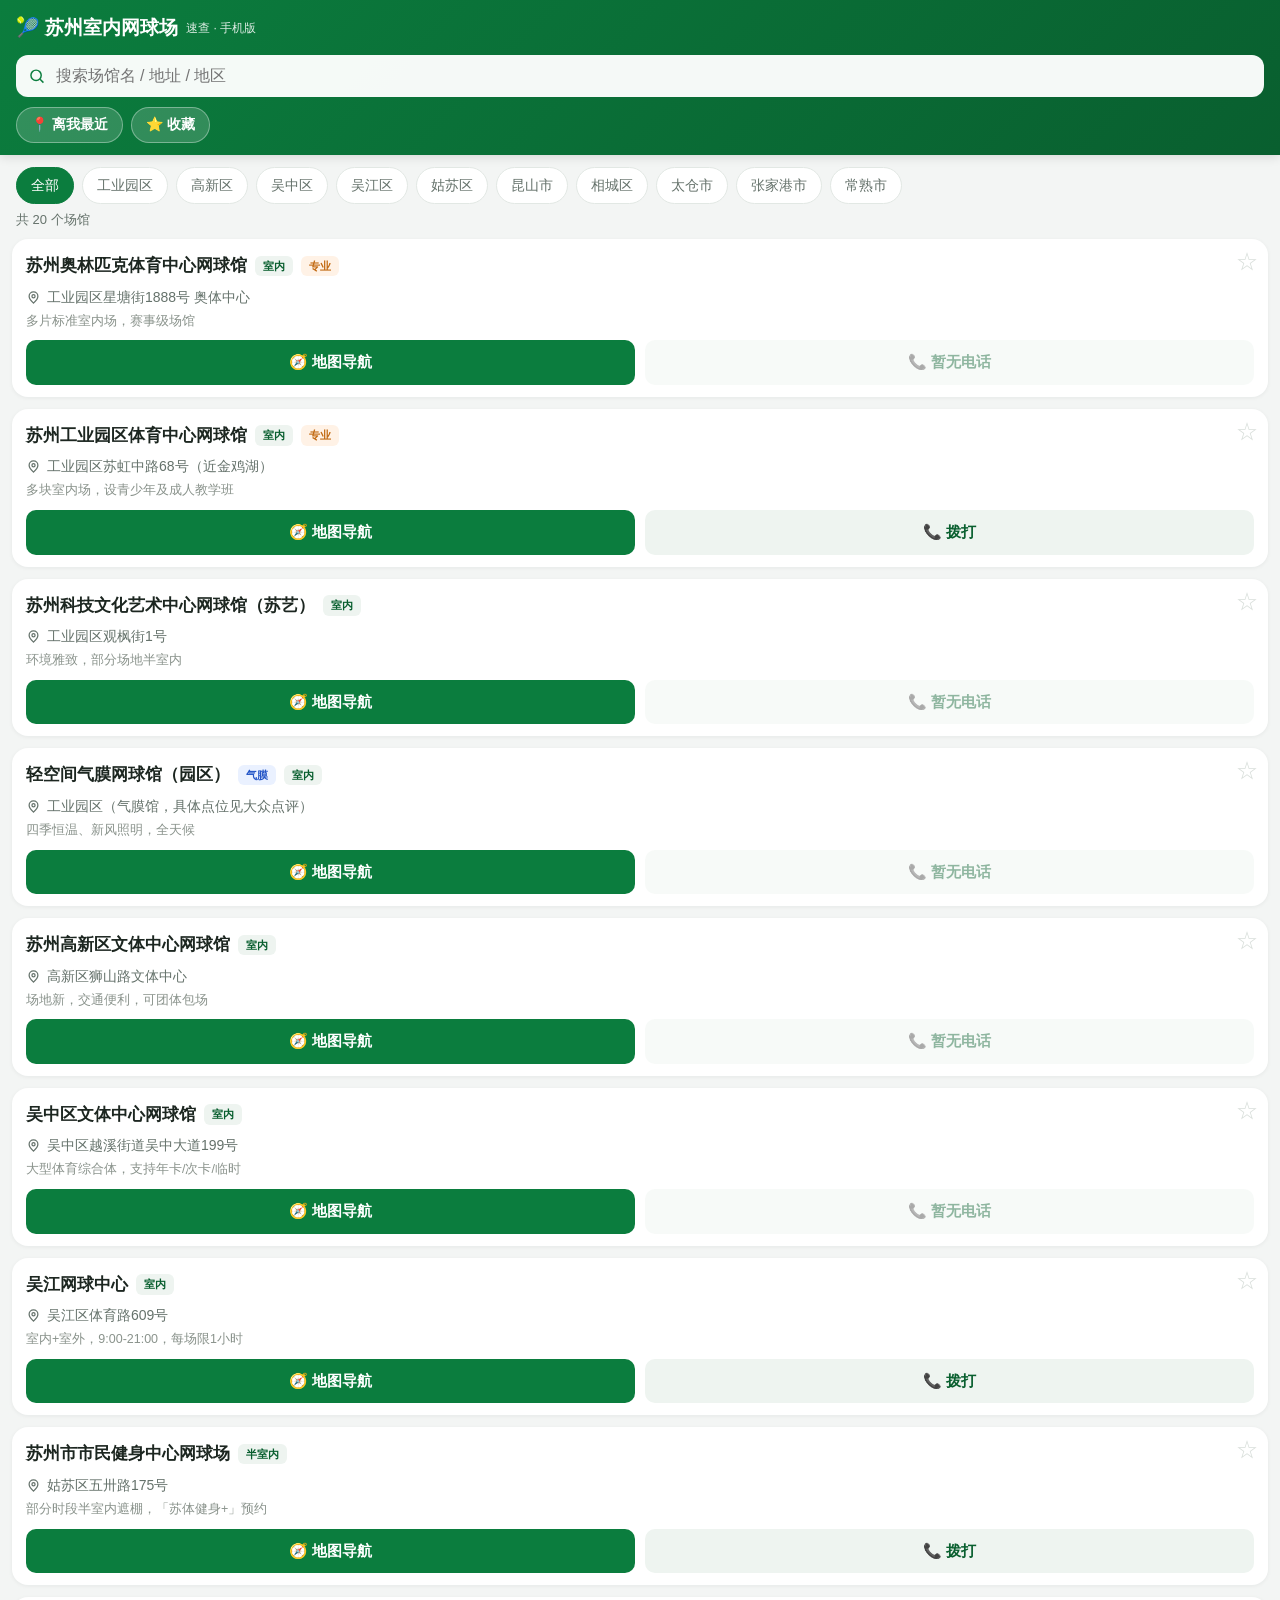
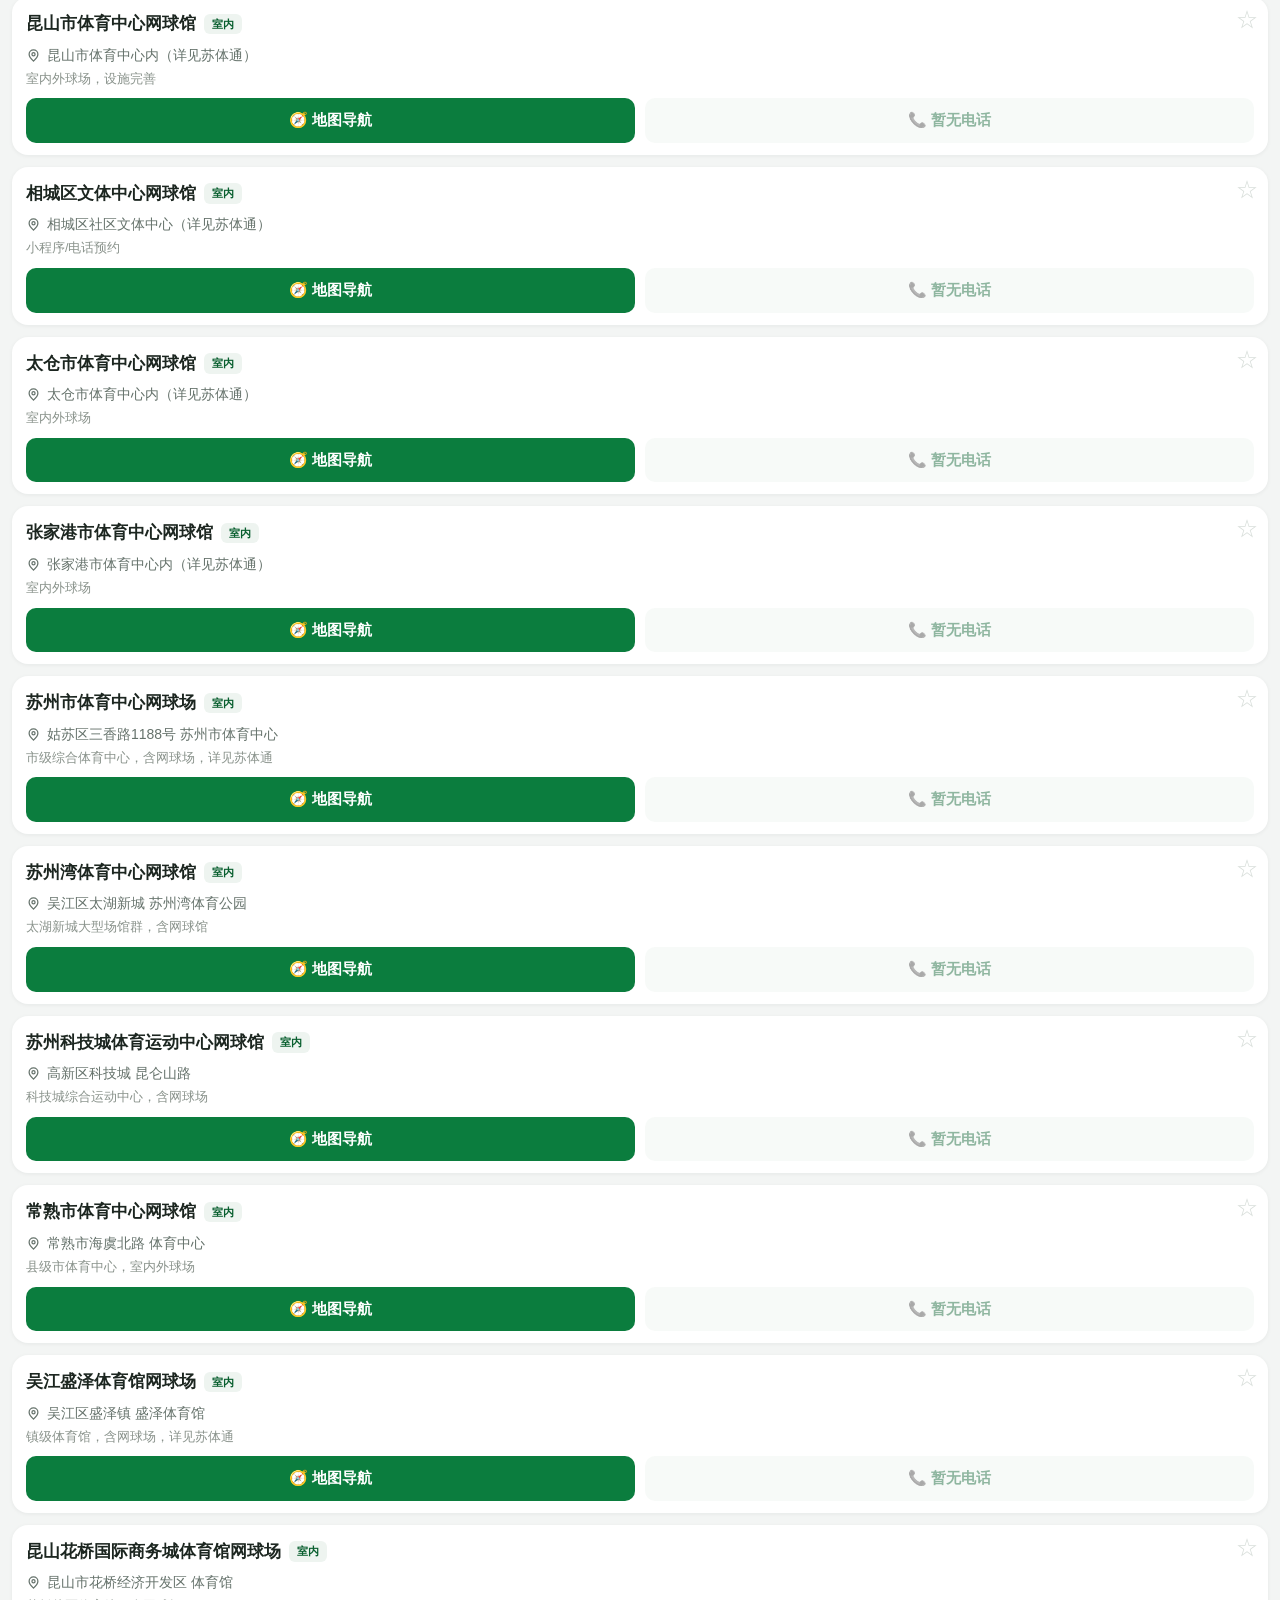
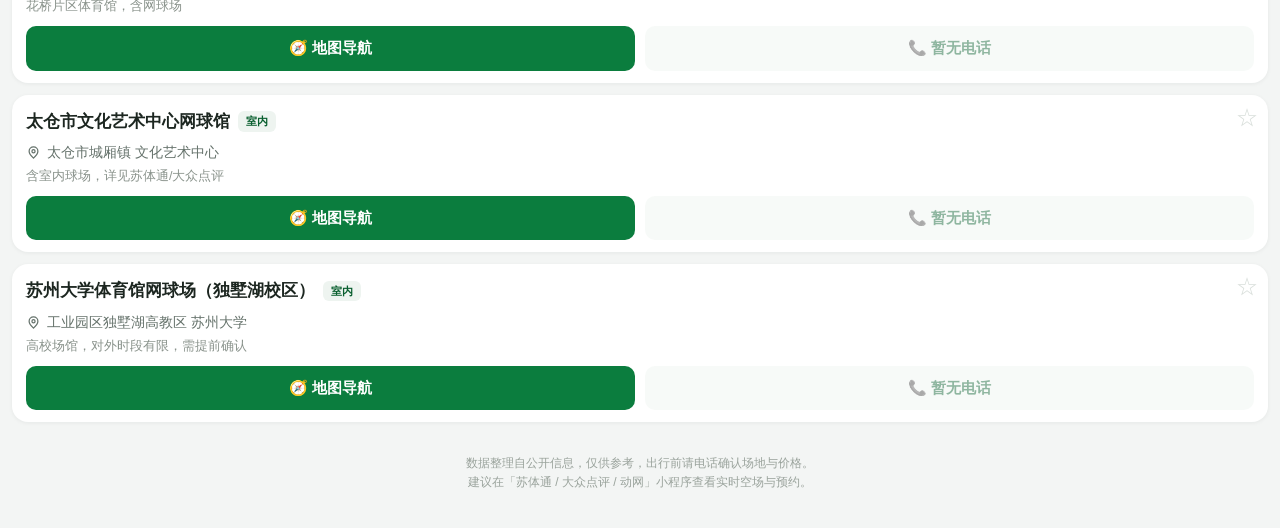
==== index.html @ 99a7c5fb "扩充场馆数据至21个：新增各区/县级市体育中心网球馆" ====
<!DOCTYPE html>
<html lang="zh-CN">
<head>
<meta charset="UTF-8" />
<meta name="viewport" content="width=device-width, initial-scale=1.0, viewport-fit=cover" />
<meta name="theme-color" content="#0b7d3e" />
<meta name="apple-mobile-web-app-capable" content="yes" />
<meta name="apple-mobile-web-app-status-bar-style" content="black-translucent" />
<title>苏州室内网球场 · 速查</title>
<style>
  :root{
    --green:#0b7d3e; --green-d:#095f2f; --bg:#f3f5f4; --card:#fff;
    --text:#1c2620; --sub:#65726b; --chip:#eef4f0;
  }
  *{box-sizing:border-box;-webkit-tap-highlight-color:transparent}
  html,body{margin:0;padding:0}
  body{
    font-family:-apple-system,BlinkMacSystemFont,"PingFang SC","Microsoft YaHei",Roboto,sans-serif;
    background:var(--bg); color:var(--text); line-height:1.5;
    padding-bottom:calc(env(safe-area-inset-bottom) + 8px);
  }
  header{
    position:sticky; top:0; z-index:10;
    background:linear-gradient(135deg,var(--green),var(--green-d));
    color:#fff; padding:16px 16px 12px; padding-top:calc(14px + env(safe-area-inset-top));
    box-shadow:0 2px 10px rgba(0,0,0,.12);
  }
  .title{display:flex;align-items:center;gap:8px;font-size:19px;font-weight:700}
  .title small{font-weight:400;opacity:.85;font-size:12px}
  .search{
    margin-top:12px; display:flex; align-items:center; gap:8px;
    background:rgba(255,255,255,.96); border-radius:12px; padding:11px 12px;
  }
  .search input{border:0; outline:0; width:100%; font-size:16px; background:transparent; color:#111}
  .toolbar{display:flex; gap:8px; margin-top:10px}
  .near{
    flex:0 0 auto; display:flex; align-items:center; gap:6px;
    background:rgba(255,255,255,.16); color:#fff; border:1px solid rgba(255,255,255,.35);
    border-radius:20px; padding:8px 14px; font-size:14px; font-weight:600; cursor:pointer;
  }
  .near.on{background:#fff; color:var(--green-d); border-color:#fff}
  .near.loading{opacity:.7}
  .chips{display:flex; gap:8px; overflow-x:auto; padding:12px 16px 4px; scrollbar-width:none}
  .chips::-webkit-scrollbar{display:none}
  .chip{
    flex:0 0 auto; padding:7px 14px; border-radius:20px; background:var(--card);
    color:var(--sub); font-size:14px; border:1px solid #e2e8e4; white-space:nowrap; cursor:pointer;
  }
  .chip.active{background:var(--green); color:#fff; border-color:var(--green)}
  .count{padding:2px 16px 6px; color:var(--sub); font-size:13px; display:flex; justify-content:space-between; align-items:center}
  .count .hint{font-size:12px; color:#9aa39c}
  .list{padding:4px 12px 24px; display:flex; flex-direction:column; gap:12px}
  .card{background:var(--card); border-radius:16px; padding:14px 14px 12px; box-shadow:0 1px 4px rgba(20,40,30,.06); position:relative}
  .card h2{margin:0 34px 0 0; font-size:17px; font-weight:700; display:flex; align-items:center; gap:8px; flex-wrap:wrap}
  .tag{font-size:11px; font-weight:600; padding:2px 8px; border-radius:6px; background:var(--chip); color:var(--green-d)}
  .tag.film{background:#eaf1ff; color:#2456c7}
  .tag.pro{background:#fff2e6; color:#c26a12}
  .fav{position:absolute; top:12px; right:10px; font-size:22px; line-height:1; cursor:pointer; color:#d9dfdb; user-select:none}
  .fav.on{color:#f5a623}
  .addr{color:var(--sub); font-size:14px; margin:8px 0 4px; display:flex; gap:6px}
  .addr svg{flex:0 0 auto; margin-top:3px}
  .dist{color:var(--green); font-weight:600; font-size:13px; margin:2px 0 6px}
  .note{color:#8a938c; font-size:12.5px; margin:2px 0 10px}
  .actions{display:flex; gap:10px}
  .btn{flex:1; text-align:center; text-decoration:none; font-size:15px; font-weight:600; padding:11px 0; border-radius:10px; display:flex; align-items:center; justify-content:center; gap:6px; border:0; cursor:pointer}
  .btn.nav{background:var(--green); color:#fff}
  .btn.call{background:var(--chip); color:var(--green-d)}
  .btn.call.disabled{opacity:.45; pointer-events:none}
  .empty{text-align:center; color:var(--sub); padding:48px 20px}
  .toTop{position:fixed; right:16px; bottom:calc(20px + env(safe-area-inset-bottom)); width:44px; height:44px; border-radius:50%; background:var(--green); color:#fff; border:0; font-size:20px; box-shadow:0 4px 12px rgba(0,0,0,.2); display:none; align-items:center; justify-content:center; cursor:pointer; z-index:20}
  .toTop.show{display:flex}
  footer{text-align:center; color:#9aa39c; font-size:12px; padding:8px 24px 28px; line-height:1.6}
</style>
</head>
<body>
<header>
  <div class="title">🎾 苏州室内网球场 <small>速查 · 手机版</small></div>
  <div class="search">
    <svg width="18" height="18" viewBox="0 0 24 24" fill="none" stroke="#0b7d3e" stroke-width="2"><circle cx="11" cy="11" r="7"/><line x1="21" y1="21" x2="16.5" y2="16.5"/></svg>
    <input id="q" type="search" placeholder="搜索场馆名 / 地址 / 地区" autocomplete="off" />
  </div>
  <div class="toolbar">
    <button class="near" id="near">📍 离我最近</button>
    <button class="near" id="favBtn">⭐ 收藏</button>
  </div>
</header>

<div class="chips" id="chips"></div>
<div class="count" id="count"></div>
<div class="list" id="list"></div>
<button class="toTop" id="toTop" aria-label="返回顶部">↑</button>

<footer>
  数据整理自公开信息，仅供参考，出行前请电话确认场地与价格。<br/>
  建议在「苏体通 / 大众点评 / 动网」小程序查看实时空场与预约。
</footer>

<script>
// ── 苏州室内网球场数据（lat/lng 为近似坐标，用于距离排序）──────────
const VENUES = [
  { name:"苏州奥林匹克体育中心网球馆", area:"工业园区", addr:"工业园区星塘街1888号 奥体中心", phone:"", tags:["室内","专业"], note:"多片标准室内场，赛事级场馆", lat:31.2712, lng:120.7385 },
  { name:"苏州工业园区体育中心网球馆", area:"工业园区", addr:"工业园区苏虹中路68号（近金鸡湖）", phone:"0512-66680114", tags:["室内","专业"], note:"多块室内场，设青少年及成人教学班", lat:31.3178, lng:120.6790 },
  { name:"苏州科技文化艺术中心网球馆（苏艺）", area:"工业园区", addr:"工业园区观枫街1号", phone:"", tags:["室内"], note:"环境雅致，部分场地半室内", lat:31.3230, lng:120.6810 },
  { name:"轻空间气膜网球馆（园区）", area:"工业园区", addr:"工业园区（气膜馆，具体点位见大众点评）", phone:"", tags:["气膜","室内"], note:"四季恒温、新风照明，全天候", lat:31.2950, lng:120.7300 },
  { name:"苏州高新区文体中心网球馆", area:"高新区", addr:"高新区狮山路文体中心", phone:"", tags:["室内"], note:"场地新，交通便利，可团体包场", lat:31.3050, lng:120.5760 },
  { name:"吴中区文体中心网球馆", area:"吴中区", addr:"吴中区越溪街道吴中大道199号", phone:"", tags:["室内"], note:"大型体育综合体，支持年卡/次卡/临时", lat:31.2320, lng:120.5860 },
  { name:"吴江网球中心", area:"吴江区", addr:"吴江区体育路609号", phone:"13914026620", tags:["室内"], note:"室内+室外，9:00-21:00，每场限1小时", lat:31.1590, lng:120.6390 },
  { name:"苏州市市民健身中心网球场", area:"姑苏区", addr:"姑苏区五卅路175号", phone:"0512-65227806", tags:["半室内"], note:"部分时段半室内遮棚，「苏体健身+」预约", lat:31.3080, lng:120.6240 },
  { name:"昆山市体育中心网球馆", area:"昆山市", addr:"昆山市体育中心内（详见苏体通）", phone:"", tags:["室内"], note:"室内外球场，设施完善", lat:31.3860, lng:120.9800 },
  { name:"相城区文体中心网球馆", area:"相城区", addr:"相城区社区文体中心（详见苏体通）", phone:"", tags:["室内"], note:"小程序/电话预约", lat:31.3690, lng:120.6420 },
  { name:"太仓市体育中心网球馆", area:"太仓市", addr:"太仓市体育中心内（详见苏体通）", phone:"", tags:["室内"], note:"室内外球场", lat:31.4520, lng:121.1080 },
  { name:"张家港市体育中心网球馆", area:"张家港市", addr:"张家港市体育中心内（详见苏体通）", phone:"", tags:["室内"], note:"室内外球场", lat:31.8760, lng:120.5550 },
  { name:"苏州市体育中心网球场", area:"姑苏区", addr:"姑苏区三香路1188号 苏州市体育中心", phone:"", tags:["室内"], note:"市级综合体育中心，含网球场，详见苏体通", lat:31.3010, lng:120.5960 },
  { name:"苏州湾体育中心网球馆", area:"吴江区", addr:"吴江区太湖新城 苏州湾体育公园", phone:"", tags:["室内"], note:"太湖新城大型场馆群，含网球馆", lat:31.1330, lng:120.6350 },
  { name:"苏州科技城体育运动中心网球馆", area:"高新区", addr:"高新区科技城 昆仑山路", phone:"", tags:["室内"], note:"科技城综合运动中心，含网球场", lat:31.3400, lng:120.4980 },
  { name:"常熟市体育中心网球馆", area:"常熟市", addr:"常熟市海虞北路 体育中心", phone:"", tags:["室内"], note:"县级市体育中心，室内外球场", lat:31.6580, lng:120.7520 },
  { name:"吴江盛泽体育馆网球场", area:"吴江区", addr:"吴江区盛泽镇 盛泽体育馆", phone:"", tags:["室内"], note:"镇级体育馆，含网球场，详见苏体通", lat:30.9200, lng:120.6350 },
  { name:"昆山花桥国际商务城体育馆网球场", area:"昆山市", addr:"昆山市花桥经济开发区 体育馆", phone:"", tags:["室内"], note:"花桥片区体育馆，含网球场", lat:31.2830, lng:121.0100 },
  { name:"太仓市文化艺术中心网球馆", area:"太仓市", addr:"太仓市城厢镇 文化艺术中心", phone:"", tags:["室内"], note:"含室内球场，详见苏体通/大众点评", lat:31.4530, lng:121.1050 },
  { name:"苏州大学体育馆网球场（独墅湖校区）", area:"工业园区", addr:"工业园区独墅湖高教区 苏州大学", phone:"", tags:["室内"], note:"高校场馆，对外时段有限，需提前确认", lat:31.2720, lng:120.7370 },
];

const AREAS = ["全部", ...Array.from(new Set(VENUES.map(v=>v.area)))];
let curArea="全部", curQ="", myPos=null, favOnly=false;
const favs = new Set(JSON.parse(localStorage.getItem("szt_favs")||"[]"));

const chipsEl=document.getElementById("chips"), listEl=document.getElementById("list"),
      countEl=document.getElementById("count"), qEl=document.getElementById("q"),
      nearBtn=document.getElementById("near"), favBtn=document.getElementById("favBtn"),
      toTop=document.getElementById("toTop");

AREAS.forEach(a=>{
  const c=document.createElement("div");
  c.className="chip"+(a===curArea?" active":""); c.textContent=a;
  c.onclick=()=>{ curArea=a; [...chipsEl.children].forEach(x=>x.classList.toggle("active",x.textContent===a)); render(); };
  chipsEl.appendChild(c);
});

qEl.addEventListener("input",e=>{ curQ=e.target.value.trim().toLowerCase(); render(); });

nearBtn.onclick=()=>{
  if(myPos){ myPos=null; nearBtn.classList.remove("on"); render(); return; }
  if(!navigator.geolocation){ alert("当前浏览器不支持定位"); return; }
  nearBtn.classList.add("loading"); nearBtn.textContent="📍 定位中…";
  navigator.geolocation.getCurrentPosition(
    p=>{ myPos={lat:p.coords.latitude,lng:p.coords.longitude}; nearBtn.classList.remove("loading"); nearBtn.classList.add("on"); nearBtn.textContent="📍 离我最近"; render(); },
    ()=>{ nearBtn.classList.remove("loading"); nearBtn.textContent="📍 离我最近"; alert("定位失败，请在浏览器允许定位权限"); },
    {enableHighAccuracy:true,timeout:8000}
  );
};

favBtn.onclick=()=>{ favOnly=!favOnly; favBtn.classList.toggle("on",favOnly); render(); };

function haversine(a,b){
  const R=6371, dLat=(b.lat-a.lat)*Math.PI/180, dLng=(b.lng-a.lng)*Math.PI/180;
  const s=Math.sin(dLat/2)**2+Math.cos(a.lat*Math.PI/180)*Math.cos(b.lat*Math.PI/180)*Math.sin(dLng/2)**2;
  return R*2*Math.atan2(Math.sqrt(s),Math.sqrt(1-s));
}
function mapLink(v){
  const kw=encodeURIComponent(v.name+" "+v.addr);
  return "https://uri.amap.com/marker/?position="+v.lng+","+v.lat+"&name="+encodeURIComponent(v.name)+"&src=web&callnative=1";
}
function tagClass(t){ return t==="气膜"?"tag film":(t==="专业"?"tag pro":"tag"); }
function toggleFav(name){
  if(favs.has(name)) favs.delete(name); else favs.add(name);
  localStorage.setItem("szt_favs",JSON.stringify([...favs])); render();
}

function render(){
  let items=VENUES.map(v=>({...v, dist: myPos?haversine(myPos,v):null}));
  items=items.filter(v=>{
    if(favOnly && !favs.has(v.name)) return false;
    if(curArea!=="全部" && v.area!==curArea) return false;
    if(curQ){ const hay=(v.name+v.addr+v.area+v.tags.join("")+v.note).toLowerCase(); if(!hay.includes(curQ)) return false; }
    return true;
  });
  if(myPos) items.sort((a,b)=>a.dist-b.dist);

  countEl.innerHTML="<span>共 "+items.length+" 个场馆</span>"+(myPos?'<span class="hint">已按距离排序</span>':'');
  if(!items.length){ listEl.innerHTML='<div class="empty">没有匹配的场馆，换个条件试试～</div>'; return; }

  listEl.innerHTML=items.map(v=>{
    const tags=v.tags.map(t=>`<span class="${tagClass(t)}">${t}</span>`).join("");
    const call=v.phone?`<a class="btn call" href="tel:${v.phone}">📞 拨打</a>`:`<span class="btn call disabled">📞 暂无电话</span>`;
    const dist=v.dist!=null?`<div class="dist">🚗 约 ${v.dist<1?Math.round(v.dist*1000)+" 米":v.dist.toFixed(1)+" 公里"}</div>`:"";
    const on=favs.has(v.name)?" on":"";
    return `<div class="card">
      <span class="fav${on}" onclick="toggleFav('${v.name.replace(/'/g,"\\'")}')">${favs.has(v.name)?"★":"☆"}</span>
      <h2>${v.name} ${tags}</h2>
      <div class="addr">
        <svg width="15" height="15" viewBox="0 0 24 24" fill="none" stroke="#65726b" stroke-width="2"><path d="M12 21s-7-6.3-7-11a7 7 0 1 1 14 0c0 4.7-7 11-7 11z"/><circle cx="12" cy="10" r="2.5"/></svg>
        <span>${v.addr}</span>
      </div>
      ${dist}
      ${v.note?`<div class="note">${v.note}</div>`:""}
      <div class="actions">
        <a class="btn nav" href="${mapLink(v)}" target="_blank" rel="noopener">🧭 地图导航</a>
        ${call}
      </div>
    </div>`;
  }).join("");
}

window.addEventListener("scroll",()=>{ toTop.classList.toggle("show",window.scrollY>400); });
toTop.onclick=()=>window.scrollTo({top:0,behavior:"smooth"});
window.toggleFav=toggleFav;
render();
</script>
</body>
</html>
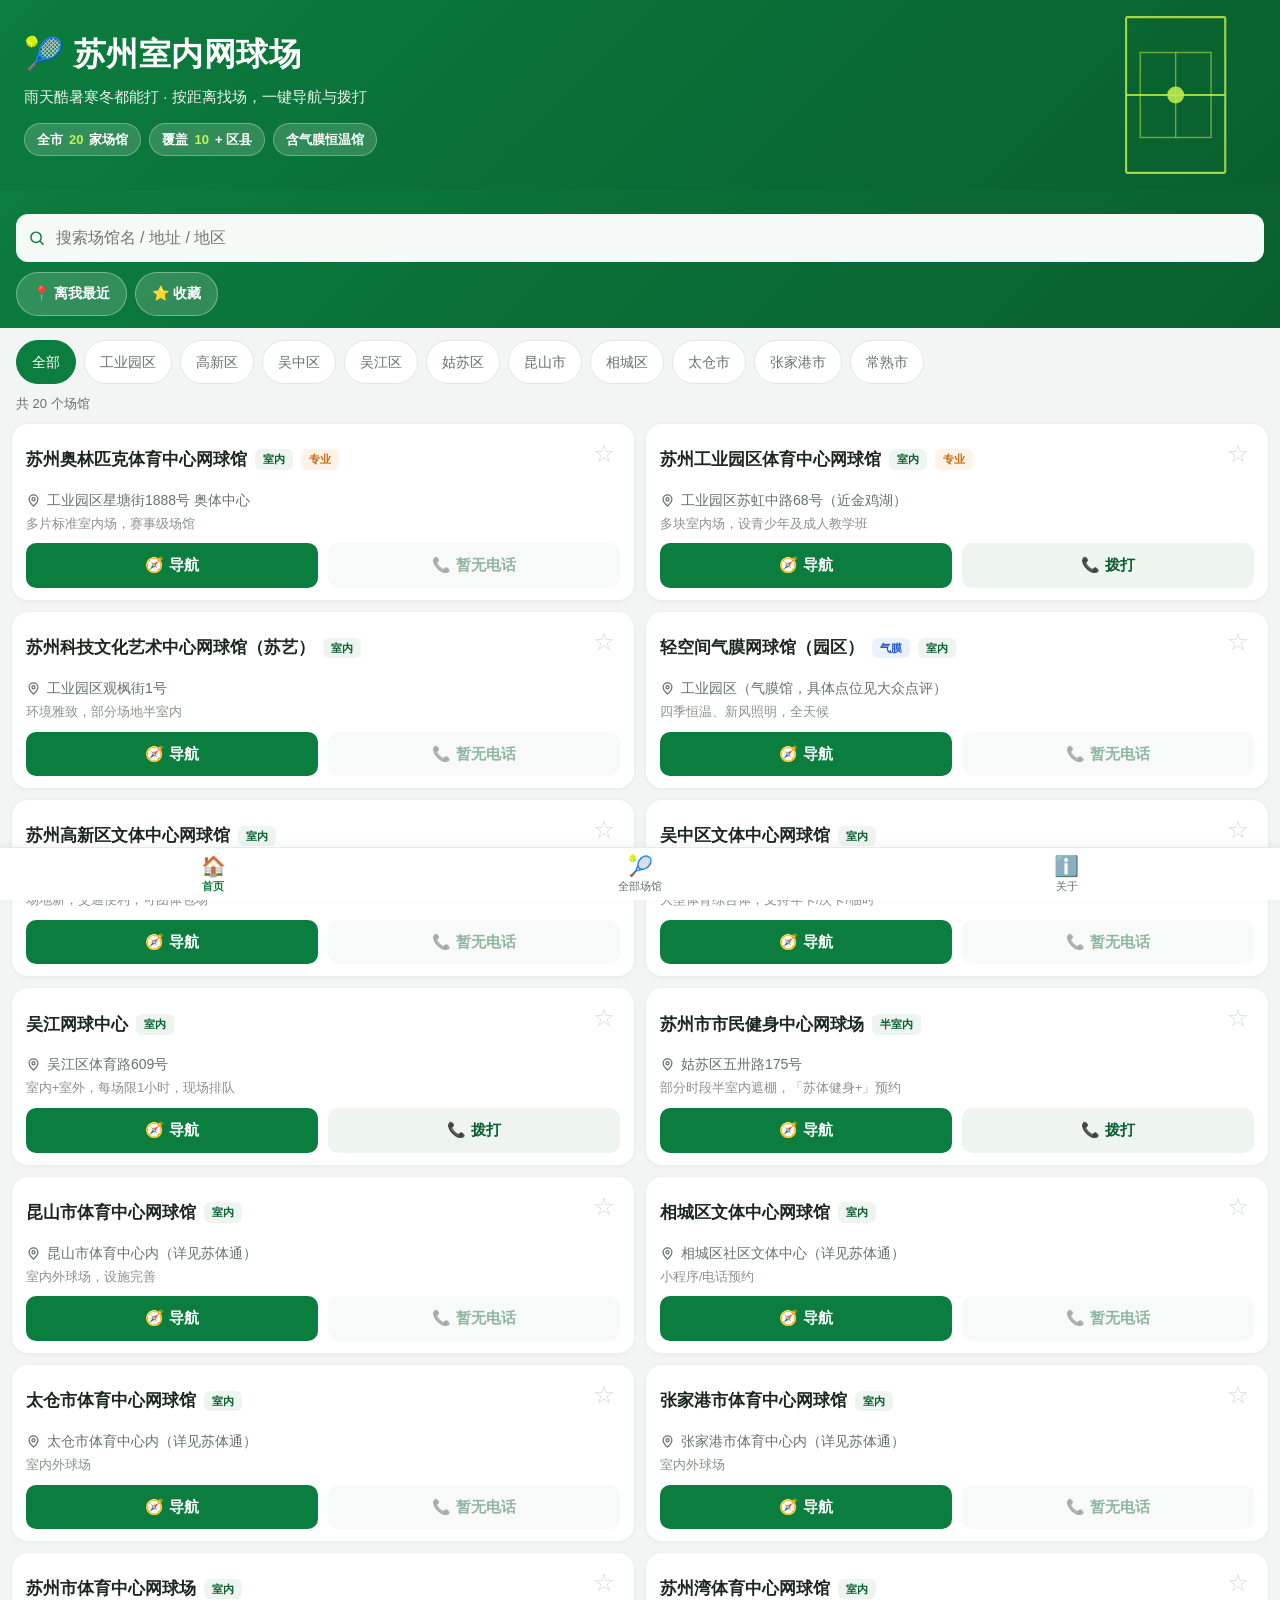
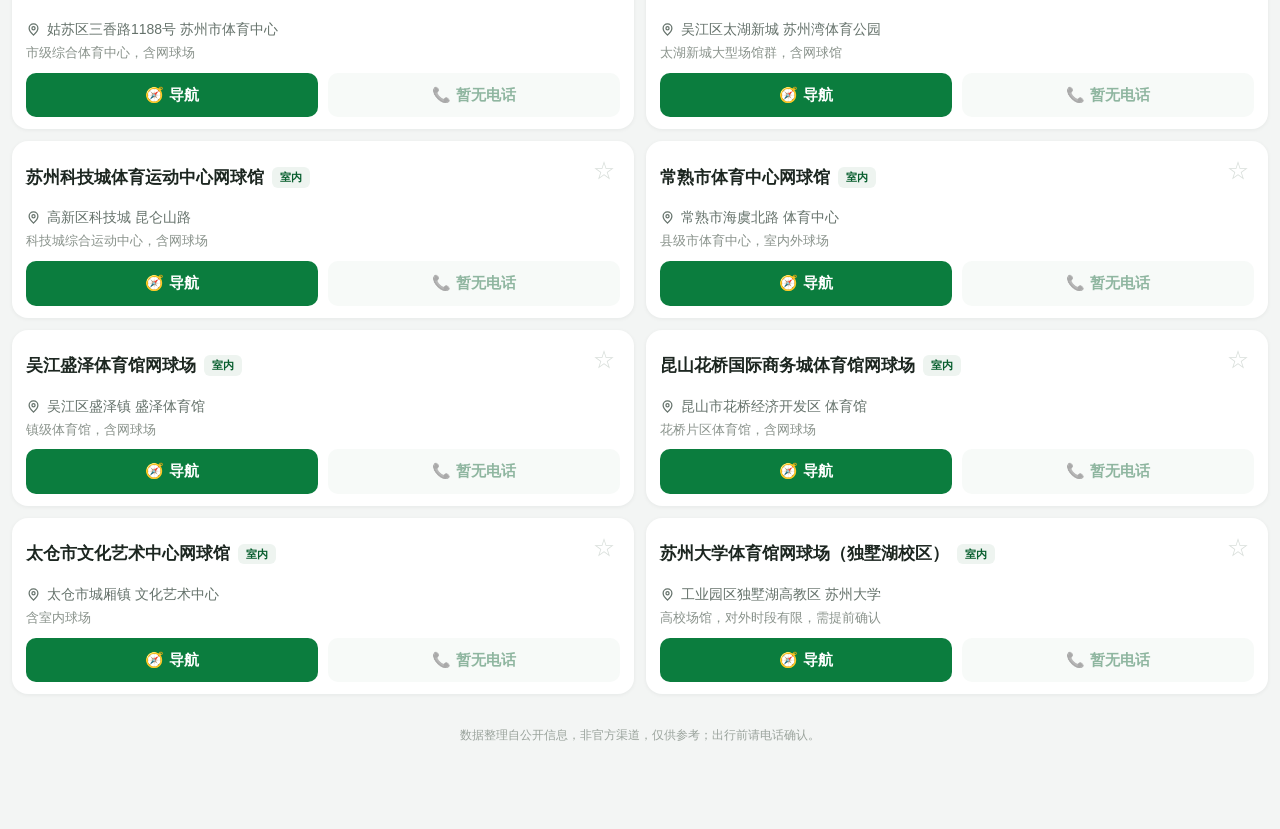
==== commit 0c2eee2f: "修复：chips自动换行(所有地区可见) + 移除list多余min-height + 详情页同区推荐 + hero球场SVG + 卡片按钮精简 Co-authored-by: Copilot <22" ====
--- a/index.html
+++ b/index.html
@@ -4,84 +4,42 @@
 <meta charset="UTF-8" />
 <meta name="viewport" content="width=device-width, initial-scale=1.0, viewport-fit=cover" />
 <meta name="theme-color" content="#0b7d3e" />
+<meta name="mobile-web-app-capable" content="yes" />
 <meta name="apple-mobile-web-app-capable" content="yes" />
 <meta name="apple-mobile-web-app-status-bar-style" content="black-translucent" />
+<meta name="description" content="苏州室内网球场速查：快速查找苏州市及各区、县级市的室内网球场馆，支持按距离找场、一键导航与拨打电话。" />
+<meta name="keywords" content="苏州,室内网球场,网球馆,恒温网球馆,气膜网球馆,网球场预约" />
+<link rel="icon" href="data:image/svg+xml,%3Csvg xmlns='http://www.w3.org/2000/svg' viewBox='0 0 32 32'%3E%3Ccircle cx='16' cy='16' r='15' fill='%23c6f24e'/%3E%3Cpath d='M4 8a14 14 0 0 1 0 16M28 8a14 14 0 0 0 0 16' fill='none' stroke='%23095f2f' stroke-width='2'/%3E%3C/svg%3E" />
 <title>苏州室内网球场 · 速查</title>
-<style>
-  :root{
-    --green:#0b7d3e; --green-d:#095f2f; --bg:#f3f5f4; --card:#fff;
-    --text:#1c2620; --sub:#65726b; --chip:#eef4f0;
-  }
-  *{box-sizing:border-box;-webkit-tap-highlight-color:transparent}
-  html,body{margin:0;padding:0}
-  body{
-    font-family:-apple-system,BlinkMacSystemFont,"PingFang SC","Microsoft YaHei",Roboto,sans-serif;
-    background:var(--bg); color:var(--text); line-height:1.5;
-    padding-bottom:calc(env(safe-area-inset-bottom) + 8px);
-  }
-  header{
-    position:sticky; top:0; z-index:10;
-    background:linear-gradient(135deg,var(--green),var(--green-d));
-    color:#fff; padding:16px 16px 12px; padding-top:calc(14px + env(safe-area-inset-top));
-    box-shadow:0 2px 10px rgba(0,0,0,.12);
-  }
-  .title{display:flex;align-items:center;gap:8px;font-size:19px;font-weight:700}
-  .title small{font-weight:400;opacity:.85;font-size:12px}
-  .search{
-    margin-top:12px; display:flex; align-items:center; gap:8px;
-    background:rgba(255,255,255,.96); border-radius:12px; padding:11px 12px;
-  }
-  .search input{border:0; outline:0; width:100%; font-size:16px; background:transparent; color:#111}
-  .toolbar{display:flex; gap:8px; margin-top:10px}
-  .near{
-    flex:0 0 auto; display:flex; align-items:center; gap:6px;
-    background:rgba(255,255,255,.16); color:#fff; border:1px solid rgba(255,255,255,.35);
-    border-radius:20px; padding:8px 14px; font-size:14px; font-weight:600; cursor:pointer;
-  }
-  .near.on{background:#fff; color:var(--green-d); border-color:#fff}
-  .near.loading{opacity:.7}
-  .chips{display:flex; gap:8px; overflow-x:auto; padding:12px 16px 4px; scrollbar-width:none}
-  .chips::-webkit-scrollbar{display:none}
-  .chip{
-    flex:0 0 auto; padding:7px 14px; border-radius:20px; background:var(--card);
-    color:var(--sub); font-size:14px; border:1px solid #e2e8e4; white-space:nowrap; cursor:pointer;
-  }
-  .chip.active{background:var(--green); color:#fff; border-color:var(--green)}
-  .count{padding:2px 16px 6px; color:var(--sub); font-size:13px; display:flex; justify-content:space-between; align-items:center}
-  .count .hint{font-size:12px; color:#9aa39c}
-  .list{padding:4px 12px 24px; display:flex; flex-direction:column; gap:12px}
-  .card{background:var(--card); border-radius:16px; padding:14px 14px 12px; box-shadow:0 1px 4px rgba(20,40,30,.06); position:relative}
-  .card h2{margin:0 34px 0 0; font-size:17px; font-weight:700; display:flex; align-items:center; gap:8px; flex-wrap:wrap}
-  .tag{font-size:11px; font-weight:600; padding:2px 8px; border-radius:6px; background:var(--chip); color:var(--green-d)}
-  .tag.film{background:#eaf1ff; color:#2456c7}
-  .tag.pro{background:#fff2e6; color:#c26a12}
-  .fav{position:absolute; top:12px; right:10px; font-size:22px; line-height:1; cursor:pointer; color:#d9dfdb; user-select:none}
-  .fav.on{color:#f5a623}
-  .addr{color:var(--sub); font-size:14px; margin:8px 0 4px; display:flex; gap:6px}
-  .addr svg{flex:0 0 auto; margin-top:3px}
-  .dist{color:var(--green); font-weight:600; font-size:13px; margin:2px 0 6px}
-  .note{color:#8a938c; font-size:12.5px; margin:2px 0 10px}
-  .actions{display:flex; gap:10px}
-  .btn{flex:1; text-align:center; text-decoration:none; font-size:15px; font-weight:600; padding:11px 0; border-radius:10px; display:flex; align-items:center; justify-content:center; gap:6px; border:0; cursor:pointer}
-  .btn.nav{background:var(--green); color:#fff}
-  .btn.call{background:var(--chip); color:var(--green-d)}
-  .btn.call.disabled{opacity:.45; pointer-events:none}
-  .empty{text-align:center; color:var(--sub); padding:48px 20px}
-  .toTop{position:fixed; right:16px; bottom:calc(20px + env(safe-area-inset-bottom)); width:44px; height:44px; border-radius:50%; background:var(--green); color:#fff; border:0; font-size:20px; box-shadow:0 4px 12px rgba(0,0,0,.2); display:none; align-items:center; justify-content:center; cursor:pointer; z-index:20}
-  .toTop.show{display:flex}
-  footer{text-align:center; color:#9aa39c; font-size:12px; padding:8px 24px 28px; line-height:1.6}
-</style>
+<link rel="stylesheet" href="styles.css?v=2" />
 </head>
 <body>
-<header>
-  <div class="title">🎾 苏州室内网球场 <small>速查 · 手机版</small></div>
+<div class="hero">
+  <div class="hero-ball" aria-hidden="true"></div>
+  <svg class="hero-court" viewBox="0 0 160 240" aria-hidden="true">
+    <rect x="10" y="10" width="140" height="220" rx="2" fill="none" stroke="rgba(198,242,78,.85)" stroke-width="3"/>
+    <line x1="10" y1="120" x2="150" y2="120" stroke="rgba(198,242,78,.85)" stroke-width="3"/>
+    <rect x="30" y="60" width="100" height="120" fill="none" stroke="rgba(198,242,78,.55)" stroke-width="2"/>
+    <line x1="80" y1="60" x2="80" y2="180" stroke="rgba(198,242,78,.55)" stroke-width="2"/>
+    <circle cx="80" cy="120" r="12" fill="rgba(198,242,78,.9)"/>
+  </svg>
+  <h1>🎾 苏州室内网球场</h1>
+  <p>雨天酷暑寒冬都能打 · 按距离找场，一键导航与拨打</p>
+  <div class="hero-stats">
+    <span class="stat">全市 <b id="heroCount">20</b> 家场馆</span>
+    <span class="stat">覆盖 <b id="heroAreas">10</b>+ 区县</span>
+    <span class="stat">含气膜恒温馆</span>
+  </div>
+</div>
+
+<header style="box-shadow:none;padding-top:12px">
   <div class="search">
     <svg width="18" height="18" viewBox="0 0 24 24" fill="none" stroke="#0b7d3e" stroke-width="2"><circle cx="11" cy="11" r="7"/><line x1="21" y1="21" x2="16.5" y2="16.5"/></svg>
     <input id="q" type="search" placeholder="搜索场馆名 / 地址 / 地区" autocomplete="off" />
   </div>
   <div class="toolbar">
-    <button class="near" id="near">📍 离我最近</button>
-    <button class="near" id="favBtn">⭐ 收藏</button>
+    <button class="pill" id="near">📍 离我最近</button>
+    <button class="pill" id="favBtn">⭐ 收藏</button>
   </div>
 </header>
 
@@ -90,121 +48,19 @@
 <div class="list" id="list"></div>
 <button class="toTop" id="toTop" aria-label="返回顶部">↑</button>
 
-<footer>
-  数据整理自公开信息，仅供参考，出行前请电话确认场地与价格。<br/>
-  建议在「苏体通 / 大众点评 / 动网」小程序查看实时空场与预约。
-</footer>
+<footer>数据整理自公开信息，非官方渠道，仅供参考；出行前请电话确认。</footer>
 
+<nav class="tabbar">
+  <a href="index.html" class="active"><span class="ic">🏠</span>首页</a>
+  <a href="venues.html"><span class="ic">🎾</span>全部场馆</a>
+  <a href="about.html"><span class="ic">ℹ️</span>关于</a>
+</nav>
+
+<script src="data.js"></script>
 <script>
-// ── 苏州室内网球场数据（lat/lng 为近似坐标，用于距离排序）──────────
-const VENUES = [
-  { name:"苏州奥林匹克体育中心网球馆", area:"工业园区", addr:"工业园区星塘街1888号 奥体中心", phone:"", tags:["室内","专业"], note:"多片标准室内场，赛事级场馆", lat:31.2712, lng:120.7385 },
-  { name:"苏州工业园区体育中心网球馆", area:"工业园区", addr:"工业园区苏虹中路68号（近金鸡湖）", phone:"0512-66680114", tags:["室内","专业"], note:"多块室内场，设青少年及成人教学班", lat:31.3178, lng:120.6790 },
-  { name:"苏州科技文化艺术中心网球馆（苏艺）", area:"工业园区", addr:"工业园区观枫街1号", phone:"", tags:["室内"], note:"环境雅致，部分场地半室内", lat:31.3230, lng:120.6810 },
-  { name:"轻空间气膜网球馆（园区）", area:"工业园区", addr:"工业园区（气膜馆，具体点位见大众点评）", phone:"", tags:["气膜","室内"], note:"四季恒温、新风照明，全天候", lat:31.2950, lng:120.7300 },
-  { name:"苏州高新区文体中心网球馆", area:"高新区", addr:"高新区狮山路文体中心", phone:"", tags:["室内"], note:"场地新，交通便利，可团体包场", lat:31.3050, lng:120.5760 },
-  { name:"吴中区文体中心网球馆", area:"吴中区", addr:"吴中区越溪街道吴中大道199号", phone:"", tags:["室内"], note:"大型体育综合体，支持年卡/次卡/临时", lat:31.2320, lng:120.5860 },
-  { name:"吴江网球中心", area:"吴江区", addr:"吴江区体育路609号", phone:"13914026620", tags:["室内"], note:"室内+室外，9:00-21:00，每场限1小时", lat:31.1590, lng:120.6390 },
-  { name:"苏州市市民健身中心网球场", area:"姑苏区", addr:"姑苏区五卅路175号", phone:"0512-65227806", tags:["半室内"], note:"部分时段半室内遮棚，「苏体健身+」预约", lat:31.3080, lng:120.6240 },
-  { name:"昆山市体育中心网球馆", area:"昆山市", addr:"昆山市体育中心内（详见苏体通）", phone:"", tags:["室内"], note:"室内外球场，设施完善", lat:31.3860, lng:120.9800 },
-  { name:"相城区文体中心网球馆", area:"相城区", addr:"相城区社区文体中心（详见苏体通）", phone:"", tags:["室内"], note:"小程序/电话预约", lat:31.3690, lng:120.6420 },
-  { name:"太仓市体育中心网球馆", area:"太仓市", addr:"太仓市体育中心内（详见苏体通）", phone:"", tags:["室内"], note:"室内外球场", lat:31.4520, lng:121.1080 },
-  { name:"张家港市体育中心网球馆", area:"张家港市", addr:"张家港市体育中心内（详见苏体通）", phone:"", tags:["室内"], note:"室内外球场", lat:31.8760, lng:120.5550 },
-  { name:"苏州市体育中心网球场", area:"姑苏区", addr:"姑苏区三香路1188号 苏州市体育中心", phone:"", tags:["室内"], note:"市级综合体育中心，含网球场，详见苏体通", lat:31.3010, lng:120.5960 },
-  { name:"苏州湾体育中心网球馆", area:"吴江区", addr:"吴江区太湖新城 苏州湾体育公园", phone:"", tags:["室内"], note:"太湖新城大型场馆群，含网球馆", lat:31.1330, lng:120.6350 },
-  { name:"苏州科技城体育运动中心网球馆", area:"高新区", addr:"高新区科技城 昆仑山路", phone:"", tags:["室内"], note:"科技城综合运动中心，含网球场", lat:31.3400, lng:120.4980 },
-  { name:"常熟市体育中心网球馆", area:"常熟市", addr:"常熟市海虞北路 体育中心", phone:"", tags:["室内"], note:"县级市体育中心，室内外球场", lat:31.6580, lng:120.7520 },
-  { name:"吴江盛泽体育馆网球场", area:"吴江区", addr:"吴江区盛泽镇 盛泽体育馆", phone:"", tags:["室内"], note:"镇级体育馆，含网球场，详见苏体通", lat:30.9200, lng:120.6350 },
-  { name:"昆山花桥国际商务城体育馆网球场", area:"昆山市", addr:"昆山市花桥经济开发区 体育馆", phone:"", tags:["室内"], note:"花桥片区体育馆，含网球场", lat:31.2830, lng:121.0100 },
-  { name:"太仓市文化艺术中心网球馆", area:"太仓市", addr:"太仓市城厢镇 文化艺术中心", phone:"", tags:["室内"], note:"含室内球场，详见苏体通/大众点评", lat:31.4530, lng:121.1050 },
-  { name:"苏州大学体育馆网球场（独墅湖校区）", area:"工业园区", addr:"工业园区独墅湖高教区 苏州大学", phone:"", tags:["室内"], note:"高校场馆，对外时段有限，需提前确认", lat:31.2720, lng:120.7370 },
-];
-
-const AREAS = ["全部", ...Array.from(new Set(VENUES.map(v=>v.area)))];
-let curArea="全部", curQ="", myPos=null, favOnly=false;
-const favs = new Set(JSON.parse(localStorage.getItem("szt_favs")||"[]"));
-
-const chipsEl=document.getElementById("chips"), listEl=document.getElementById("list"),
-      countEl=document.getElementById("count"), qEl=document.getElementById("q"),
-      nearBtn=document.getElementById("near"), favBtn=document.getElementById("favBtn"),
-      toTop=document.getElementById("toTop");
-
-AREAS.forEach(a=>{
-  const c=document.createElement("div");
-  c.className="chip"+(a===curArea?" active":""); c.textContent=a;
-  c.onclick=()=>{ curArea=a; [...chipsEl.children].forEach(x=>x.classList.toggle("active",x.textContent===a)); render(); };
-  chipsEl.appendChild(c);
-});
-
-qEl.addEventListener("input",e=>{ curQ=e.target.value.trim().toLowerCase(); render(); });
-
-nearBtn.onclick=()=>{
-  if(myPos){ myPos=null; nearBtn.classList.remove("on"); render(); return; }
-  if(!navigator.geolocation){ alert("当前浏览器不支持定位"); return; }
-  nearBtn.classList.add("loading"); nearBtn.textContent="📍 定位中…";
-  navigator.geolocation.getCurrentPosition(
-    p=>{ myPos={lat:p.coords.latitude,lng:p.coords.longitude}; nearBtn.classList.remove("loading"); nearBtn.classList.add("on"); nearBtn.textContent="📍 离我最近"; render(); },
-    ()=>{ nearBtn.classList.remove("loading"); nearBtn.textContent="📍 离我最近"; alert("定位失败，请在浏览器允许定位权限"); },
-    {enableHighAccuracy:true,timeout:8000}
-  );
-};
-
-favBtn.onclick=()=>{ favOnly=!favOnly; favBtn.classList.toggle("on",favOnly); render(); };
-
-function haversine(a,b){
-  const R=6371, dLat=(b.lat-a.lat)*Math.PI/180, dLng=(b.lng-a.lng)*Math.PI/180;
-  const s=Math.sin(dLat/2)**2+Math.cos(a.lat*Math.PI/180)*Math.cos(b.lat*Math.PI/180)*Math.sin(dLng/2)**2;
-  return R*2*Math.atan2(Math.sqrt(s),Math.sqrt(1-s));
-}
-function mapLink(v){
-  const kw=encodeURIComponent(v.name+" "+v.addr);
-  return "https://uri.amap.com/marker/?position="+v.lng+","+v.lat+"&name="+encodeURIComponent(v.name)+"&src=web&callnative=1";
-}
-function tagClass(t){ return t==="气膜"?"tag film":(t==="专业"?"tag pro":"tag"); }
-function toggleFav(name){
-  if(favs.has(name)) favs.delete(name); else favs.add(name);
-  localStorage.setItem("szt_favs",JSON.stringify([...favs])); render();
-}
-
-function render(){
-  let items=VENUES.map(v=>({...v, dist: myPos?haversine(myPos,v):null}));
-  items=items.filter(v=>{
-    if(favOnly && !favs.has(v.name)) return false;
-    if(curArea!=="全部" && v.area!==curArea) return false;
-    if(curQ){ const hay=(v.name+v.addr+v.area+v.tags.join("")+v.note).toLowerCase(); if(!hay.includes(curQ)) return false; }
-    return true;
-  });
-  if(myPos) items.sort((a,b)=>a.dist-b.dist);
-
-  countEl.innerHTML="<span>共 "+items.length+" 个场馆</span>"+(myPos?'<span class="hint">已按距离排序</span>':'');
-  if(!items.length){ listEl.innerHTML='<div class="empty">没有匹配的场馆，换个条件试试～</div>'; return; }
-
-  listEl.innerHTML=items.map(v=>{
-    const tags=v.tags.map(t=>`<span class="${tagClass(t)}">${t}</span>`).join("");
-    const call=v.phone?`<a class="btn call" href="tel:${v.phone}">📞 拨打</a>`:`<span class="btn call disabled">📞 暂无电话</span>`;
-    const dist=v.dist!=null?`<div class="dist">🚗 约 ${v.dist<1?Math.round(v.dist*1000)+" 米":v.dist.toFixed(1)+" 公里"}</div>`:"";
-    const on=favs.has(v.name)?" on":"";
-    return `<div class="card">
-      <span class="fav${on}" onclick="toggleFav('${v.name.replace(/'/g,"\\'")}')">${favs.has(v.name)?"★":"☆"}</span>
-      <h2>${v.name} ${tags}</h2>
-      <div class="addr">
-        <svg width="15" height="15" viewBox="0 0 24 24" fill="none" stroke="#65726b" stroke-width="2"><path d="M12 21s-7-6.3-7-11a7 7 0 1 1 14 0c0 4.7-7 11-7 11z"/><circle cx="12" cy="10" r="2.5"/></svg>
-        <span>${v.addr}</span>
-      </div>
-      ${dist}
-      ${v.note?`<div class="note">${v.note}</div>`:""}
-      <div class="actions">
-        <a class="btn nav" href="${mapLink(v)}" target="_blank" rel="noopener">🧭 地图导航</a>
-        ${call}
-      </div>
-    </div>`;
-  }).join("");
-}
-
-window.addEventListener("scroll",()=>{ toTop.classList.toggle("show",window.scrollY>400); });
-toTop.onclick=()=>window.scrollTo({top:0,behavior:"smooth"});
-window.toggleFav=toggleFav;
-render();
+  document.getElementById("heroCount").textContent=VENUES.length;
+  document.getElementById("heroAreas").textContent=new Set(VENUES.map(v=>v.area)).size;
 </script>
+<script src="app.js"></script>
 </body>
 </html>
--- a/styles.css
+++ b/styles.css
@@ -0,0 +1,130 @@
+:root{
+  --green:#0b7d3e; --green-d:#095f2f; --lime:#c6f24e; --bg:#f3f5f4; --card:#fff;
+  --text:#1c2620; --sub:#65726b; --chip:#eef4f0; --line:#e6eaea;
+}
+*{box-sizing:border-box;-webkit-tap-highlight-color:transparent}
+html,body{margin:0;padding:0}
+body{
+  font-family:-apple-system,BlinkMacSystemFont,"PingFang SC","Microsoft YaHei",Roboto,sans-serif;
+  background:var(--bg); color:var(--text); line-height:1.5;
+  padding-bottom:calc(64px + env(safe-area-inset-bottom));
+}
+a{color:inherit}
+
+/* ── 顶栏 ── */
+header{
+  position:sticky; top:0; z-index:10;
+  background:linear-gradient(135deg,var(--green),var(--green-d));
+  color:#fff; padding:16px 16px 12px; padding-top:calc(14px + env(safe-area-inset-top));
+  box-shadow:0 2px 10px rgba(0,0,0,.12);
+}
+.brand{display:flex;align-items:center;gap:8px;font-size:19px;font-weight:700}
+.brand small{font-weight:400;opacity:.85;font-size:12px}
+.search{margin-top:12px; display:flex; align-items:center; gap:8px; background:rgba(255,255,255,.96); border-radius:12px; padding:0 12px; min-height:48px}
+.search input{border:0; outline:0; width:100%; font-size:16px; background:transparent; color:#111; min-height:46px}
+.toolbar{display:flex; gap:8px; margin-top:10px}
+.pill{
+  flex:0 0 auto; display:flex; align-items:center; gap:6px;
+  background:rgba(255,255,255,.16); color:#fff; border:1px solid rgba(255,255,255,.35);
+  border-radius:22px; padding:11px 16px; font-size:14px; font-weight:600; cursor:pointer; min-height:44px;
+}
+.pill.on{background:#fff; color:var(--green-d); border-color:#fff}
+.pill.loading{opacity:.7}
+
+/* ── hero（首页）── */
+.hero{position:relative; overflow:hidden; background:linear-gradient(135deg,var(--green),var(--green-d)); color:#fff; padding:22px 16px 26px}
+.hero-ball{position:absolute; right:-30px; top:-30px; width:150px; height:150px; border-radius:50%; background:var(--lime); opacity:.9}
+.hero-ball::before,.hero-ball::after{content:""; position:absolute; inset:0; border-radius:50%; border:3px solid rgba(9,95,47,.55)}
+.hero-ball::before{transform:translateX(-46px)}
+.hero-ball::after{transform:translateX(46px)}
+.hero h1{position:relative; margin:0; font-size:26px; font-weight:800; letter-spacing:.5px}
+.hero p{position:relative; margin:8px 0 0; font-size:14px; opacity:.92; max-width:70%}
+.hero .stat{position:relative; display:inline-flex; align-items:center; gap:6px; background:rgba(255,255,255,.16); border:1px solid rgba(255,255,255,.3); border-radius:20px; padding:6px 12px; font-size:13px; font-weight:600}
+.hero-stats{position:relative; margin-top:14px; display:flex; flex-wrap:wrap; gap:8px}
+.hero-stats .stat b{color:var(--lime)}
+.hero-court{display:none}
+@media(min-width:768px){
+  .hero{padding:30px 24px 34px}
+  .hero h1{font-size:32px}
+  .hero p{font-size:15px; max-width:55%}
+  .hero-ball{display:none}
+  .hero-court{display:block; position:absolute; right:48px; top:50%; transform:translateY(-50%); height:170px; width:auto; opacity:.95}
+}
+
+/* ── chips ── */
+.chips{display:flex; flex-wrap:wrap; gap:8px; padding:12px 16px 4px}
+.chip{flex:0 0 auto; padding:10px 15px; border-radius:22px; background:var(--card); color:var(--sub); font-size:14px; border:1px solid #e2e8e4; white-space:nowrap; cursor:pointer; min-height:44px; display:flex; align-items:center}
+.chip.active{background:var(--green); color:#fff; border-color:var(--green)}
+
+.count{padding:6px 16px; color:var(--sub); font-size:13px; display:flex; justify-content:space-between; align-items:center; min-height:30px}
+.listlead{padding:14px 16px 4px}
+.listlead b{display:block; font-size:19px; font-weight:800; color:var(--text)}
+.listlead b span{color:var(--green)}
+.listlead > span{display:block; margin-top:4px; font-size:13px; color:var(--sub)}
+.count .hint{font-size:12px; color:#9aa39c}
+
+/* ── 列表 / 卡片 ── */
+.list{padding:4px 12px 24px; display:grid; grid-template-columns:1fr; gap:12px}
+@media(min-width:600px){ .list{grid-template-columns:1fr 1fr} }
+.card{background:var(--card); border-radius:16px; padding:14px 14px 12px; box-shadow:0 1px 4px rgba(20,40,30,.06); position:relative}
+.card h2{margin:0 48px 0 0; font-size:17px; font-weight:700; display:flex; align-items:center; gap:8px; flex-wrap:wrap}
+.card h2 a{text-decoration:none; display:inline-flex; align-items:center; min-height:44px}
+.tag{font-size:11px; font-weight:600; padding:2px 8px; border-radius:6px; background:var(--chip); color:var(--green-d)}
+.tag.film{background:#eaf1ff; color:#2456c7}
+.tag.pro{background:#fff2e6; color:#c26a12}
+.fav{position:absolute; top:8px; right:8px; font-size:22px; line-height:1; cursor:pointer; color:#d9dfdb; user-select:none; width:44px; height:44px; display:flex; align-items:center; justify-content:center}
+.fav.on{color:#f5a623}
+.addr{color:var(--sub); font-size:14px; margin:8px 0 4px; display:flex; gap:6px}
+.addr svg{flex:0 0 auto; margin-top:3px}
+.dist{color:var(--green); font-weight:600; font-size:13px; margin:2px 0 6px}
+.note{color:#8a938c; font-size:12.5px; margin:2px 0 10px}
+.actions{display:flex; gap:10px}
+.btn{flex:1; text-align:center; text-decoration:none; font-size:15px; font-weight:600; padding:11px 0; border-radius:10px; display:flex; align-items:center; justify-content:center; gap:6px; border:0; cursor:pointer; min-height:44px}
+.btn.nav{background:var(--green); color:#fff}
+.btn.call{background:var(--chip); color:var(--green-d)}
+.btn.call.disabled{opacity:.45; pointer-events:none}
+.empty{text-align:center; color:var(--sub); padding:48px 20px}
+
+/* ── 详情页 ── */
+.detail{padding:16px 16px 24px; max-width:792px; margin:0 auto}
+.detail .back{display:inline-flex; align-items:center; gap:4px; color:var(--green-d); font-size:14px; text-decoration:none; margin-bottom:6px; min-height:44px; padding-right:8px}
+.detail-card{background:var(--card); border-radius:16px; padding:18px; box-shadow:0 1px 4px rgba(20,40,30,.06)}
+.detail-card h1{margin:0 0 8px; font-size:22px; font-weight:800}
+.kv{display:flex; gap:10px; padding:10px 0; border-bottom:1px solid var(--line); font-size:14.5px}
+.kv:last-of-type{border-bottom:0}
+.kv .k{flex:0 0 64px; color:var(--sub)}
+.kv .v{flex:1}
+.detail .actions{margin-top:16px}
+.detail-max{max-width:760px; margin:0 auto}
+.nearby-title{max-width:760px; margin:22px auto 10px; font-size:16px; font-weight:700; color:var(--text)}
+.nearby-list{max-width:760px; margin:0 auto; display:grid; grid-template-columns:1fr; gap:10px}
+@media(min-width:600px){ .nearby-list{grid-template-columns:1fr 1fr} }
+.nearby-item{display:block; background:var(--card); border-radius:14px; padding:12px 14px; box-shadow:0 1px 4px rgba(20,40,30,.06); text-decoration:none; min-height:44px}
+.nearby-name{display:block; font-size:15px; font-weight:600; color:var(--text)}
+.nearby-addr{display:block; margin-top:4px; font-size:12.5px; color:var(--sub)}
+
+/* ── 通用块 ── */
+.section{padding:16px}
+.prose{background:var(--card); border-radius:16px; padding:18px; box-shadow:0 1px 4px rgba(20,40,30,.06); font-size:14.5px; max-width:760px; margin:0 auto}
+.prose h1{margin:0 0 10px; font-size:22px; font-weight:800}
+.prose h2{font-size:16px; margin:18px 0 6px}
+.prose p{margin:6px 0; color:#3c4842}
+.prose ul{margin:6px 0; padding-left:20px; color:#3c4842}
+.prose li{margin:4px 0}
+.disclaimer{margin-top:14px; padding:12px 14px; background:#fff8e6; border:1px solid #f3e2a8; border-radius:12px; font-size:12.5px; color:#8a6d1a}
+
+/* ── 底部 tab 导航 ── */
+.tabbar{
+  position:fixed; left:0; right:0; bottom:0; z-index:30;
+  display:flex; background:#fff; border-top:1px solid var(--line);
+  padding-bottom:env(safe-area-inset-bottom);
+  box-shadow:0 -2px 10px rgba(20,40,30,.05);
+}
+.tabbar a{flex:1; text-align:center; padding:8px 0 6px; text-decoration:none; color:var(--sub); font-size:11px; display:flex; flex-direction:column; align-items:center; gap:2px}
+.tabbar a .ic{font-size:20px; line-height:1}
+.tabbar a.active{color:var(--green); font-weight:600}
+
+.toTop{position:fixed; right:16px; bottom:calc(74px + env(safe-area-inset-bottom)); width:44px; height:44px; border-radius:50%; background:var(--green); color:#fff; border:0; font-size:20px; box-shadow:0 4px 12px rgba(0,0,0,.2); display:none; align-items:center; justify-content:center; cursor:pointer; z-index:20}
+.toTop.show{display:flex}
+
+footer{text-align:center; color:#9aa39c; font-size:12px; padding:8px 24px 20px; line-height:1.6}
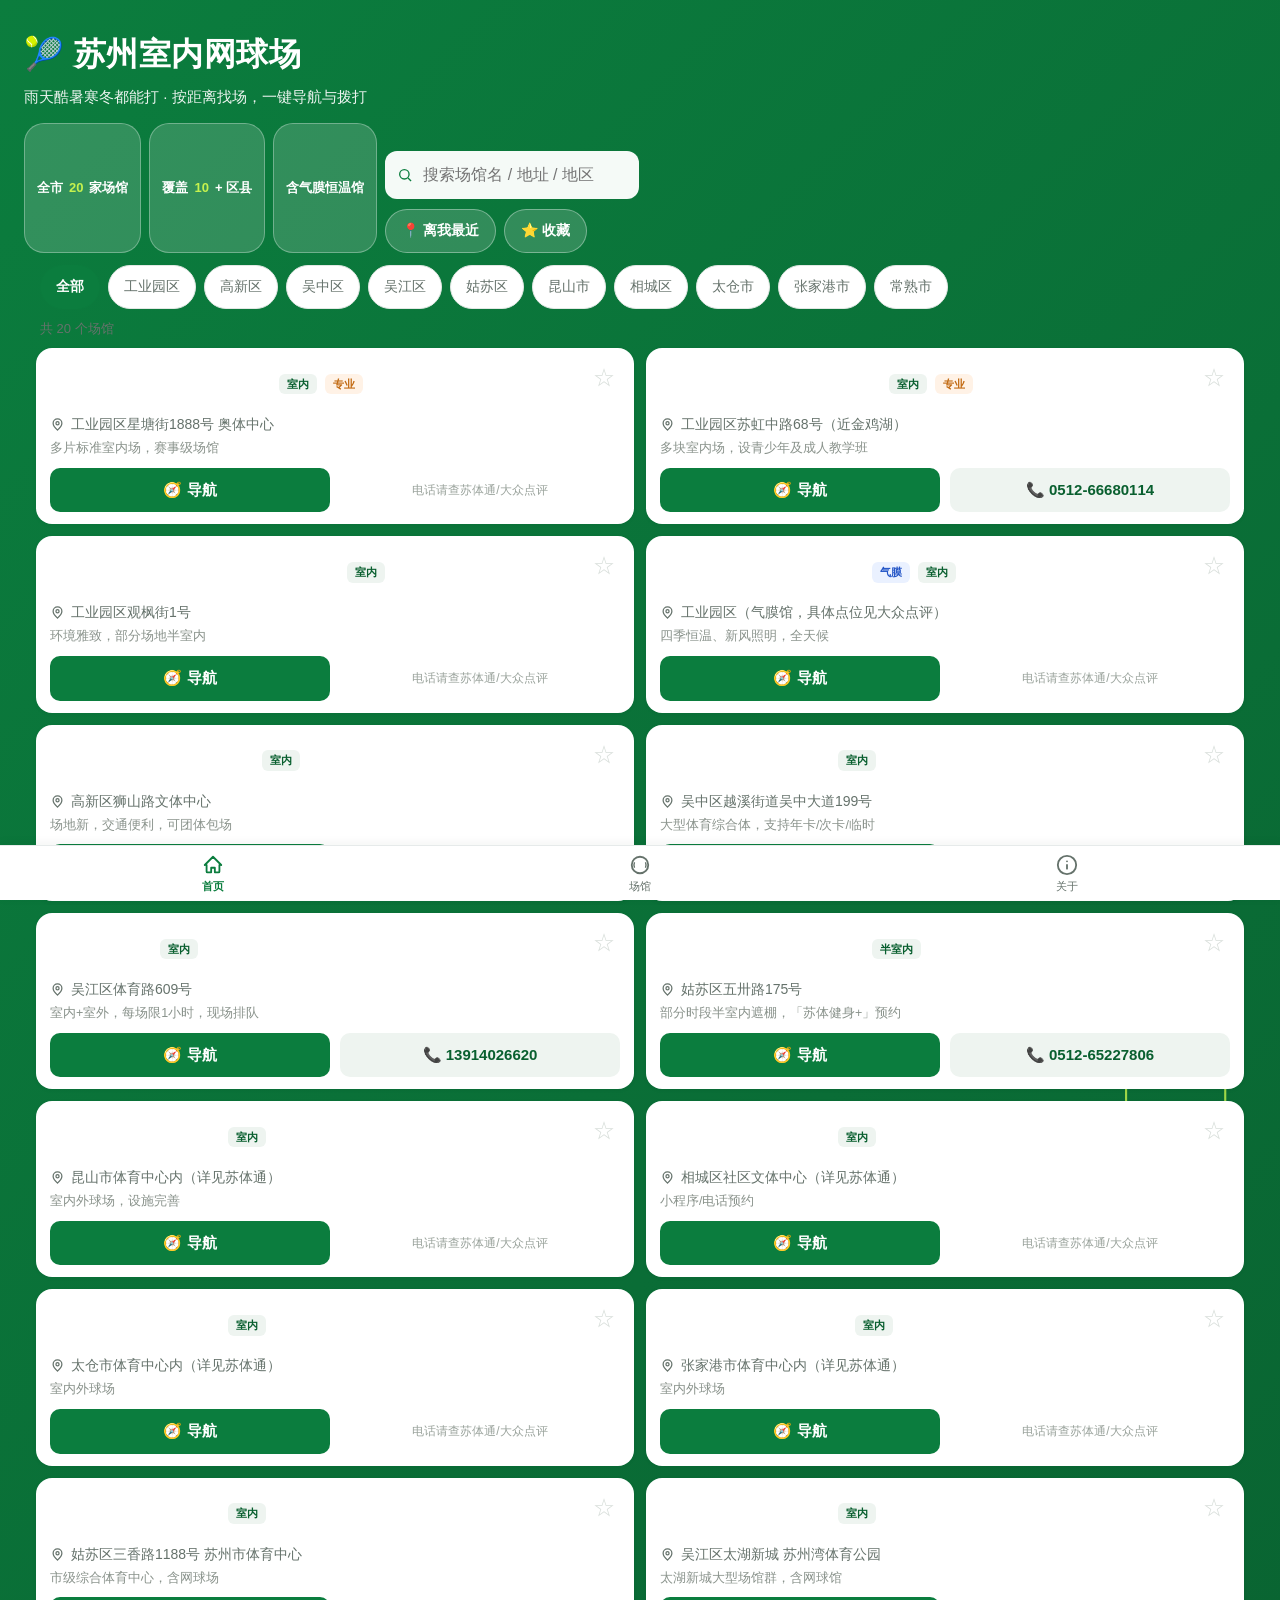
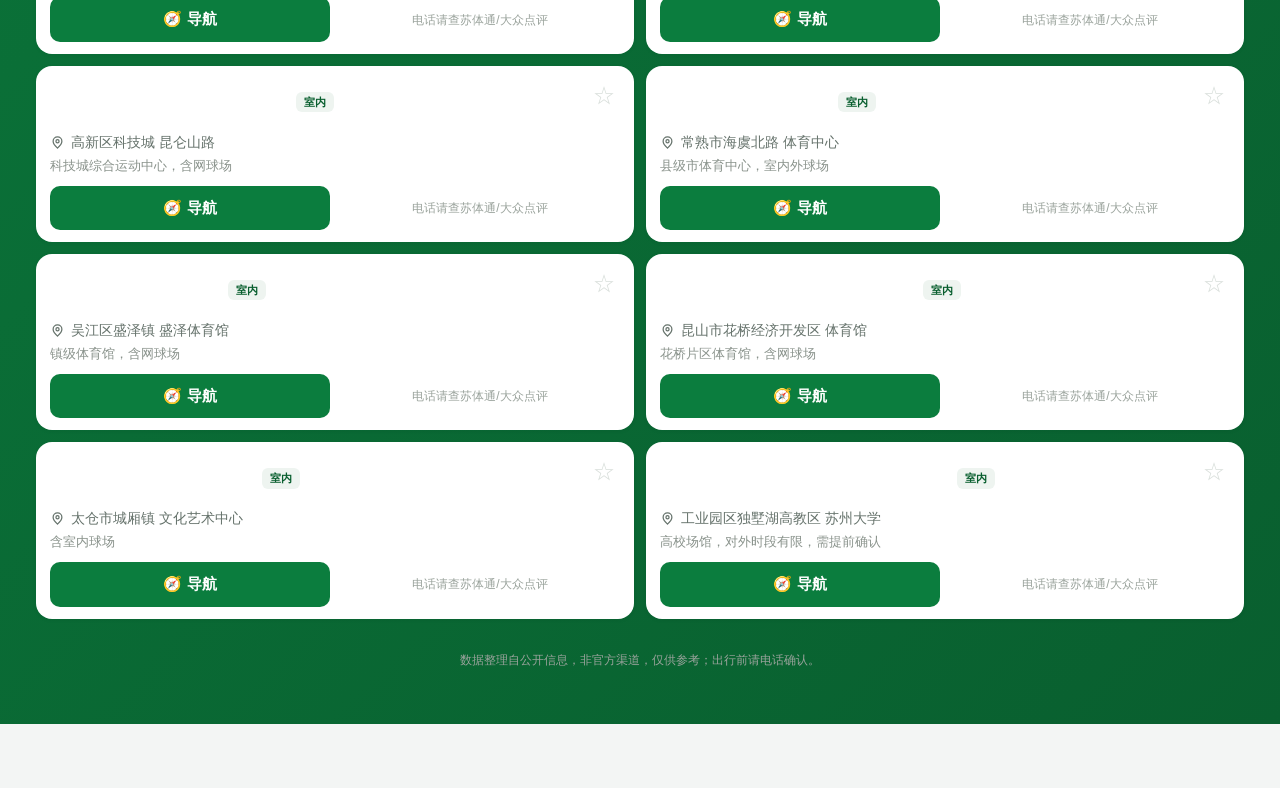
==== commit 33767567: "UI优化：搜索融入hero、暂无电话改小字提示、tab改SVG图标、电话号码可点拨打、chip选中加粗 Co-authored-by: Copilot <223556219+Copilot@users" ====
--- a/index.html
+++ b/index.html
@@ -11,7 +11,7 @@
 <meta name="keywords" content="苏州,室内网球场,网球馆,恒温网球馆,气膜网球馆,网球场预约" />
 <link rel="icon" href="data:image/svg+xml,%3Csvg xmlns='http://www.w3.org/2000/svg' viewBox='0 0 32 32'%3E%3Ccircle cx='16' cy='16' r='15' fill='%23c6f24e'/%3E%3Cpath d='M4 8a14 14 0 0 1 0 16M28 8a14 14 0 0 0 0 16' fill='none' stroke='%23095f2f' stroke-width='2'/%3E%3C/svg%3E" />
 <title>苏州室内网球场 · 速查</title>
-<link rel="stylesheet" href="styles.css?v=2" />
+<link rel="stylesheet" href="styles.css?v=3" />
 </head>
 <body>
 <div class="hero">
@@ -29,19 +29,17 @@
     <span class="stat">全市 <b id="heroCount">20</b> 家场馆</span>
     <span class="stat">覆盖 <b id="heroAreas">10</b>+ 区县</span>
     <span class="stat">含气膜恒温馆</span>
+  <div class="hero-tools">
+    <div class="search">
+      <svg width="18" height="18" viewBox="0 0 24 24" fill="none" stroke="#0b7d3e" stroke-width="2"><circle cx="11" cy="11" r="7"/><line x1="21" y1="21" x2="16.5" y2="16.5"/></svg>
+      <input id="q" type="search" placeholder="搜索场馆名 / 地址 / 地区" autocomplete="off" />
+    </div>
+    <div class="toolbar">
+      <button class="pill" id="near">📍 离我最近</button>
+      <button class="pill" id="favBtn">⭐ 收藏</button>
+    </div>
   </div>
 </div>
-
-<header style="box-shadow:none;padding-top:12px">
-  <div class="search">
-    <svg width="18" height="18" viewBox="0 0 24 24" fill="none" stroke="#0b7d3e" stroke-width="2"><circle cx="11" cy="11" r="7"/><line x1="21" y1="21" x2="16.5" y2="16.5"/></svg>
-    <input id="q" type="search" placeholder="搜索场馆名 / 地址 / 地区" autocomplete="off" />
-  </div>
-  <div class="toolbar">
-    <button class="pill" id="near">📍 离我最近</button>
-    <button class="pill" id="favBtn">⭐ 收藏</button>
-  </div>
-</header>
 
 <div class="chips" id="chips"></div>
 <div class="count" id="count"></div>
@@ -51,16 +49,17 @@
 <footer>数据整理自公开信息，非官方渠道，仅供参考；出行前请电话确认。</footer>
 
 <nav class="tabbar">
-  <a href="index.html" class="active"><span class="ic">🏠</span>首页</a>
-  <a href="venues.html"><span class="ic">🎾</span>全部场馆</a>
-  <a href="about.html"><span class="ic">ℹ️</span>关于</a>
+  <a href="index.html" class="active"><svg class="tab-ic" viewBox="0 0 24 24"><path d="M3 12l9-9 9 9M5 12v7a1 1 0 001 1h4v-5h4v5h4a1 1 0 001-1v-7" fill="none" stroke="currentColor" stroke-width="2" stroke-linecap="round" stroke-linejoin="round"/></svg>首页</a>
+  <a href="venues.html"><svg class="tab-ic" viewBox="0 0 24 24"><circle cx="12" cy="12" r="9" fill="none" stroke="currentColor" stroke-width="2"/><path d="M6 9a8 8 0 000 6M18 9a8 8 0 010 6" fill="none" stroke="currentColor" stroke-width="1.5"/></svg>场馆</a>
+  <a href="about.html"><svg class="tab-ic" viewBox="0 0 24 24"><circle cx="12" cy="12" r="10" fill="none" stroke="currentColor" stroke-width="2"/><line x1="12" y1="16" x2="12" y2="12" stroke="currentColor" stroke-width="2" stroke-linecap="round"/><circle cx="12" cy="8" r="1" fill="currentColor"/></svg>关于</a>
 </nav>
 
-<script src="data.js"></script>
+<script src="data.js?v=3"></script>
 <script>
   document.getElementById("heroCount").textContent=VENUES.length;
   document.getElementById("heroAreas").textContent=new Set(VENUES.map(v=>v.area)).size;
 </script>
-<script src="app.js"></script>
+<script src="app.js?v=3"></script>
 </body>
 </html>
+
--- a/styles.css
+++ b/styles.css
@@ -42,6 +42,10 @@
 .hero .stat{position:relative; display:inline-flex; align-items:center; gap:6px; background:rgba(255,255,255,.16); border:1px solid rgba(255,255,255,.3); border-radius:20px; padding:6px 12px; font-size:13px; font-weight:600}
 .hero-stats{position:relative; margin-top:14px; display:flex; flex-wrap:wrap; gap:8px}
 .hero-stats .stat b{color:var(--lime)}
+.hero-tools{position:relative; margin-top:16px}
+.hero-tools .search{background:rgba(255,255,255,.96); border-radius:12px; padding:0 12px; min-height:48px; display:flex; align-items:center; gap:8px}
+.hero-tools .search input{border:0; outline:0; width:100%; font-size:16px; background:transparent; color:#111; min-height:46px}
+.hero-tools .toolbar{display:flex; gap:8px; margin-top:10px}
 .hero-court{display:none}
 @media(min-width:768px){
   .hero{padding:30px 24px 34px}
@@ -54,7 +58,7 @@
 /* ── chips ── */
 .chips{display:flex; flex-wrap:wrap; gap:8px; padding:12px 16px 4px}
 .chip{flex:0 0 auto; padding:10px 15px; border-radius:22px; background:var(--card); color:var(--sub); font-size:14px; border:1px solid #e2e8e4; white-space:nowrap; cursor:pointer; min-height:44px; display:flex; align-items:center}
-.chip.active{background:var(--green); color:#fff; border-color:var(--green)}
+.chip.active{background:var(--green); color:#fff; border-color:var(--green); font-weight:600}
 
 .count{padding:6px 16px; color:var(--sub); font-size:13px; display:flex; justify-content:space-between; align-items:center; min-height:30px}
 .listlead{padding:14px 16px 4px}
@@ -82,7 +86,7 @@
 .btn{flex:1; text-align:center; text-decoration:none; font-size:15px; font-weight:600; padding:11px 0; border-radius:10px; display:flex; align-items:center; justify-content:center; gap:6px; border:0; cursor:pointer; min-height:44px}
 .btn.nav{background:var(--green); color:#fff}
 .btn.call{background:var(--chip); color:var(--green-d)}
-.btn.call.disabled{opacity:.45; pointer-events:none}
+.no-phone{flex:1; text-align:center; font-size:12px; color:#9aa39c; display:flex; align-items:center; justify-content:center; min-height:44px}
 .empty{text-align:center; color:var(--sub); padding:48px 20px}
 
 /* ── 详情页 ── */
@@ -121,7 +125,7 @@
   box-shadow:0 -2px 10px rgba(20,40,30,.05);
 }
 .tabbar a{flex:1; text-align:center; padding:8px 0 6px; text-decoration:none; color:var(--sub); font-size:11px; display:flex; flex-direction:column; align-items:center; gap:2px}
-.tabbar a .ic{font-size:20px; line-height:1}
+.tab-ic{width:22px; height:22px}
 .tabbar a.active{color:var(--green); font-weight:600}
 
 .toTop{position:fixed; right:16px; bottom:calc(74px + env(safe-area-inset-bottom)); width:44px; height:44px; border-radius:50%; background:var(--green); color:#fff; border:0; font-size:20px; box-shadow:0 4px 12px rgba(0,0,0,.2); display:none; align-items:center; justify-content:center; cursor:pointer; z-index:20}
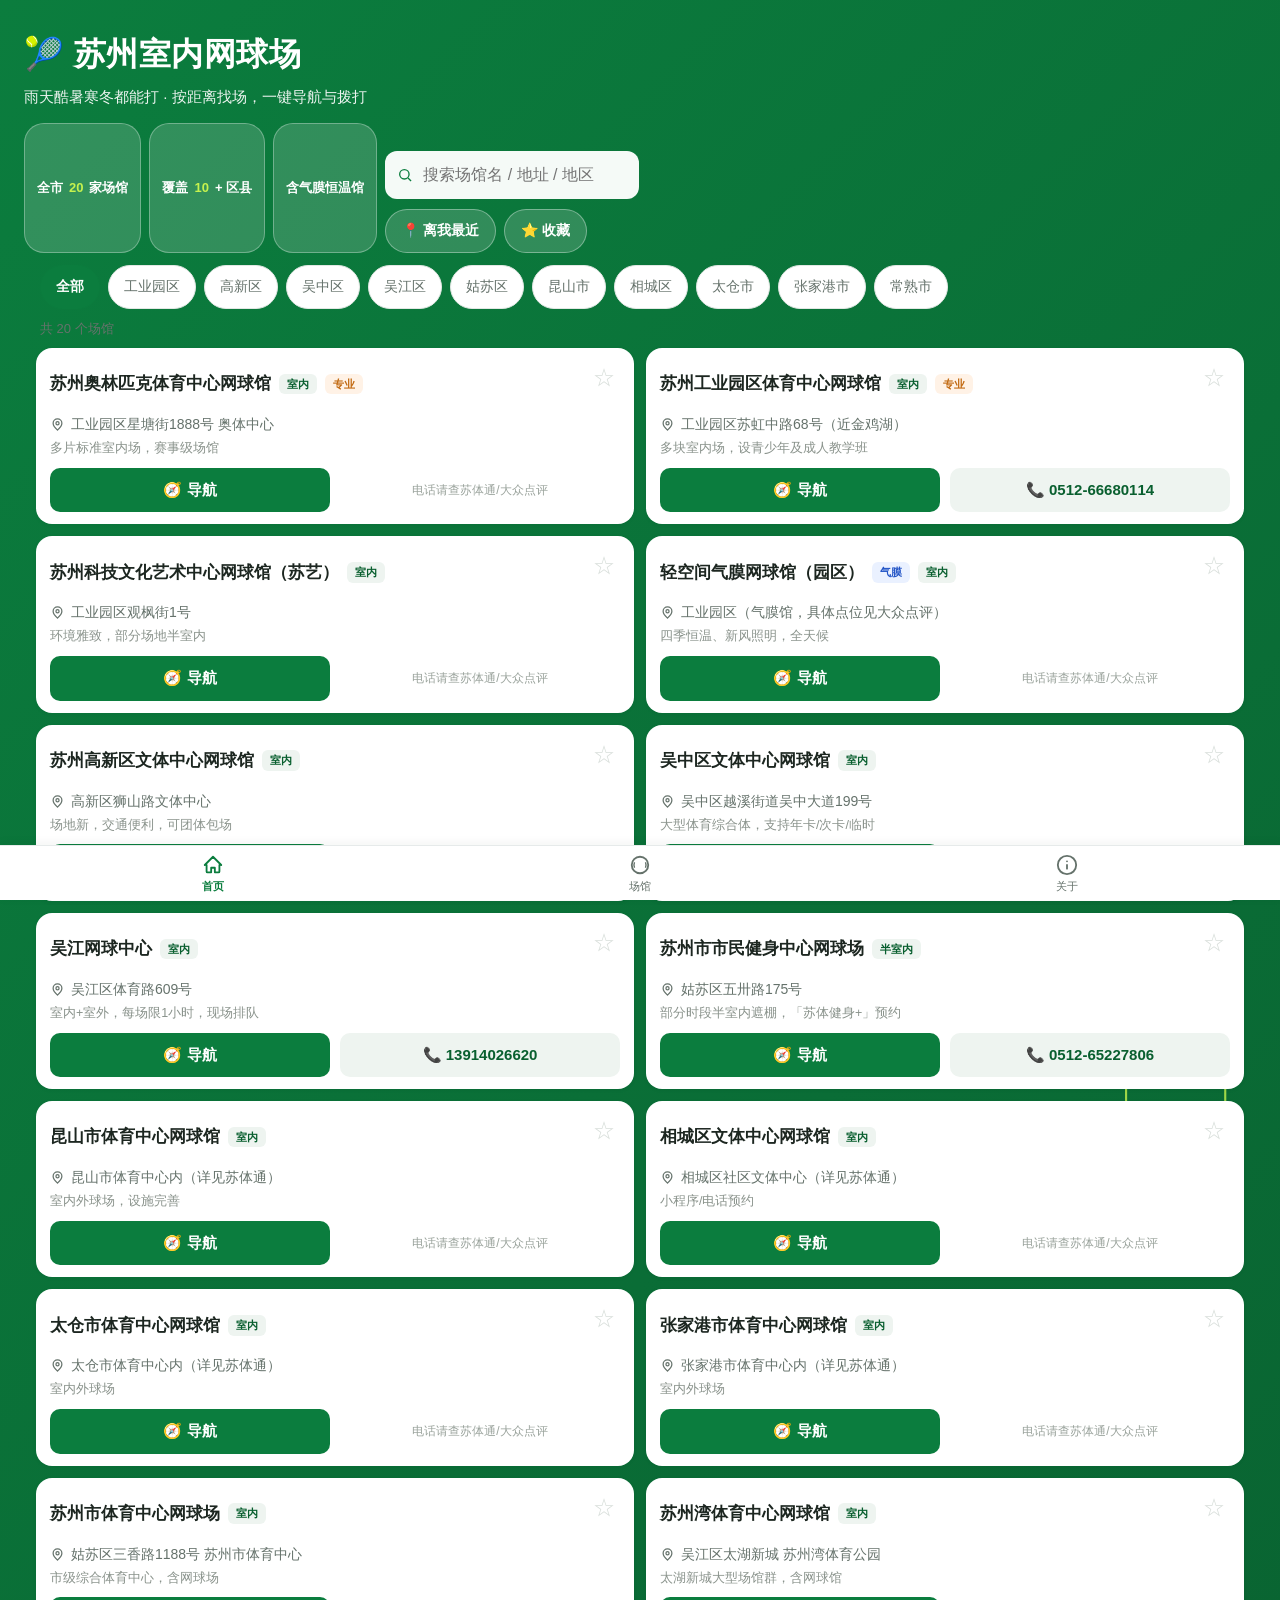
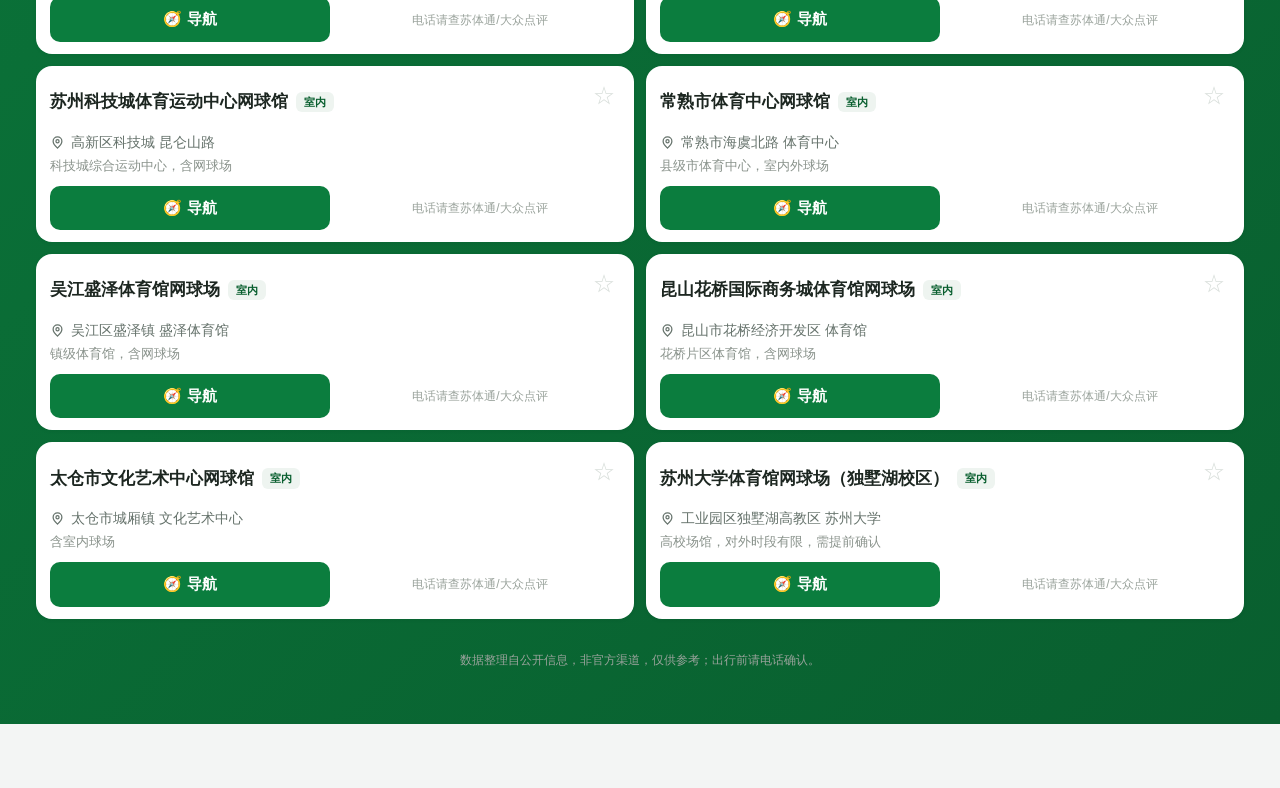
==== commit c6c70cc3: "修复：卡片标题白字白底不可见 - 全局a标签继承了hero白色，改为显式深色 根因：a{color:inherit} 让卡片标题链接继承了hero区的白色文字， 白底白字导致标题完全不可见。 修复：a" ====
--- a/index.html
+++ b/index.html
@@ -11,7 +11,7 @@
 <meta name="keywords" content="苏州,室内网球场,网球馆,恒温网球馆,气膜网球馆,网球场预约" />
 <link rel="icon" href="data:image/svg+xml,%3Csvg xmlns='http://www.w3.org/2000/svg' viewBox='0 0 32 32'%3E%3Ccircle cx='16' cy='16' r='15' fill='%23c6f24e'/%3E%3Cpath d='M4 8a14 14 0 0 1 0 16M28 8a14 14 0 0 0 0 16' fill='none' stroke='%23095f2f' stroke-width='2'/%3E%3C/svg%3E" />
 <title>苏州室内网球场 · 速查</title>
-<link rel="stylesheet" href="styles.css?v=3" />
+<link rel="stylesheet" href="styles.css?v=4" />
 </head>
 <body>
 <div class="hero">
@@ -54,12 +54,13 @@
   <a href="about.html"><svg class="tab-ic" viewBox="0 0 24 24"><circle cx="12" cy="12" r="10" fill="none" stroke="currentColor" stroke-width="2"/><line x1="12" y1="16" x2="12" y2="12" stroke="currentColor" stroke-width="2" stroke-linecap="round"/><circle cx="12" cy="8" r="1" fill="currentColor"/></svg>关于</a>
 </nav>
 
-<script src="data.js?v=3"></script>
+<script src="data.js?v=4"></script>
 <script>
   document.getElementById("heroCount").textContent=VENUES.length;
   document.getElementById("heroAreas").textContent=new Set(VENUES.map(v=>v.area)).size;
 </script>
-<script src="app.js?v=3"></script>
+<script src="app.js?v=4"></script>
 </body>
 </html>
 
+
--- a/styles.css
+++ b/styles.css
@@ -9,7 +9,7 @@
   background:var(--bg); color:var(--text); line-height:1.5;
   padding-bottom:calc(64px + env(safe-area-inset-bottom));
 }
-a{color:inherit}
+a{color:var(--text); text-decoration:none}
 
 /* ── 顶栏 ── */
 header{
@@ -33,6 +33,7 @@
 
 /* ── hero（首页）── */
 .hero{position:relative; overflow:hidden; background:linear-gradient(135deg,var(--green),var(--green-d)); color:#fff; padding:22px 16px 26px}
+.hero a, header a{color:#fff}
 .hero-ball{position:absolute; right:-30px; top:-30px; width:150px; height:150px; border-radius:50%; background:var(--lime); opacity:.9}
 .hero-ball::before,.hero-ball::after{content:""; position:absolute; inset:0; border-radius:50%; border:3px solid rgba(9,95,47,.55)}
 .hero-ball::before{transform:translateX(-46px)}
@@ -72,7 +73,7 @@
 @media(min-width:600px){ .list{grid-template-columns:1fr 1fr} }
 .card{background:var(--card); border-radius:16px; padding:14px 14px 12px; box-shadow:0 1px 4px rgba(20,40,30,.06); position:relative}
 .card h2{margin:0 48px 0 0; font-size:17px; font-weight:700; display:flex; align-items:center; gap:8px; flex-wrap:wrap}
-.card h2 a{text-decoration:none; display:inline-flex; align-items:center; min-height:44px}
+.card h2 a{text-decoration:none; display:inline-flex; align-items:center; min-height:44px; color:var(--text)}
 .tag{font-size:11px; font-weight:600; padding:2px 8px; border-radius:6px; background:var(--chip); color:var(--green-d)}
 .tag.film{background:#eaf1ff; color:#2456c7}
 .tag.pro{background:#fff2e6; color:#c26a12}
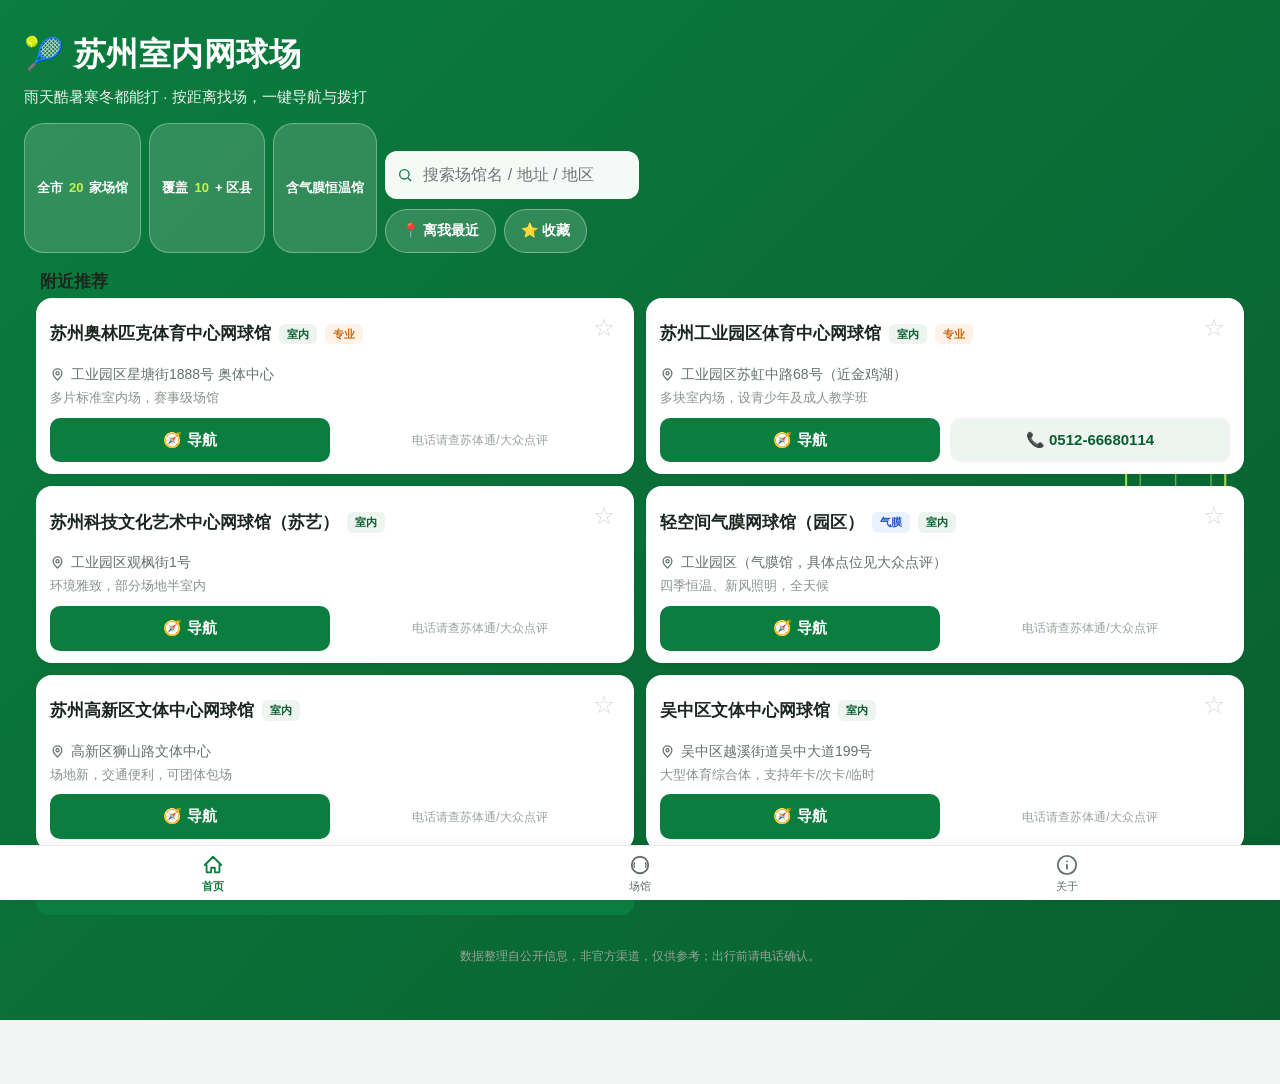
==== commit 6a5af2c4: "首页与场馆页差异化：首页只展示6家精选+查看全部入口，场馆页保留完整列表+筛选 首页定位：着陆页，hero+搜索+精选6家卡片+绿色CTA跳转场馆页 场馆页定位：完整工具页，地区chips筛选+搜索+" ====
--- a/index.html
+++ b/index.html
@@ -11,7 +11,7 @@
 <meta name="keywords" content="苏州,室内网球场,网球馆,恒温网球馆,气膜网球馆,网球场预约" />
 <link rel="icon" href="data:image/svg+xml,%3Csvg xmlns='http://www.w3.org/2000/svg' viewBox='0 0 32 32'%3E%3Ccircle cx='16' cy='16' r='15' fill='%23c6f24e'/%3E%3Cpath d='M4 8a14 14 0 0 1 0 16M28 8a14 14 0 0 0 0 16' fill='none' stroke='%23095f2f' stroke-width='2'/%3E%3C/svg%3E" />
 <title>苏州室内网球场 · 速查</title>
-<link rel="stylesheet" href="styles.css?v=4" />
+<link rel="stylesheet" href="styles.css?v=5" />
 </head>
 <body>
 <div class="hero">
@@ -41,8 +41,7 @@
   </div>
 </div>
 
-<div class="chips" id="chips"></div>
-<div class="count" id="count"></div>
+<div class="home-section-title">附近推荐</div>
 <div class="list" id="list"></div>
 <button class="toTop" id="toTop" aria-label="返回顶部">↑</button>
 
@@ -54,13 +53,14 @@
   <a href="about.html"><svg class="tab-ic" viewBox="0 0 24 24"><circle cx="12" cy="12" r="10" fill="none" stroke="currentColor" stroke-width="2"/><line x1="12" y1="16" x2="12" y2="12" stroke="currentColor" stroke-width="2" stroke-linecap="round"/><circle cx="12" cy="8" r="1" fill="currentColor"/></svg>关于</a>
 </nav>
 
-<script src="data.js?v=4"></script>
+<script src="data.js?v=5"></script>
 <script>
   document.getElementById("heroCount").textContent=VENUES.length;
   document.getElementById("heroAreas").textContent=new Set(VENUES.map(v=>v.area)).size;
 </script>
-<script src="app.js?v=4"></script>
+<script src="app.js?v=5"></script>
 </body>
 </html>
 
 
+
--- a/styles.css
+++ b/styles.css
@@ -89,6 +89,8 @@
 .btn.call{background:var(--chip); color:var(--green-d)}
 .no-phone{flex:1; text-align:center; font-size:12px; color:#9aa39c; display:flex; align-items:center; justify-content:center; min-height:44px}
 .empty{text-align:center; color:var(--sub); padding:48px 20px}
+.view-all{display:block; text-align:center; padding:14px 0; background:var(--green); color:#fff; border-radius:12px; font-size:16px; font-weight:700; text-decoration:none; min-height:48px; display:flex; align-items:center; justify-content:center}
+.home-section-title{padding:16px 16px 0; font-size:17px; font-weight:700; color:var(--text)}
 
 /* ── 详情页 ── */
 .detail{padding:16px 16px 24px; max-width:792px; margin:0 auto}
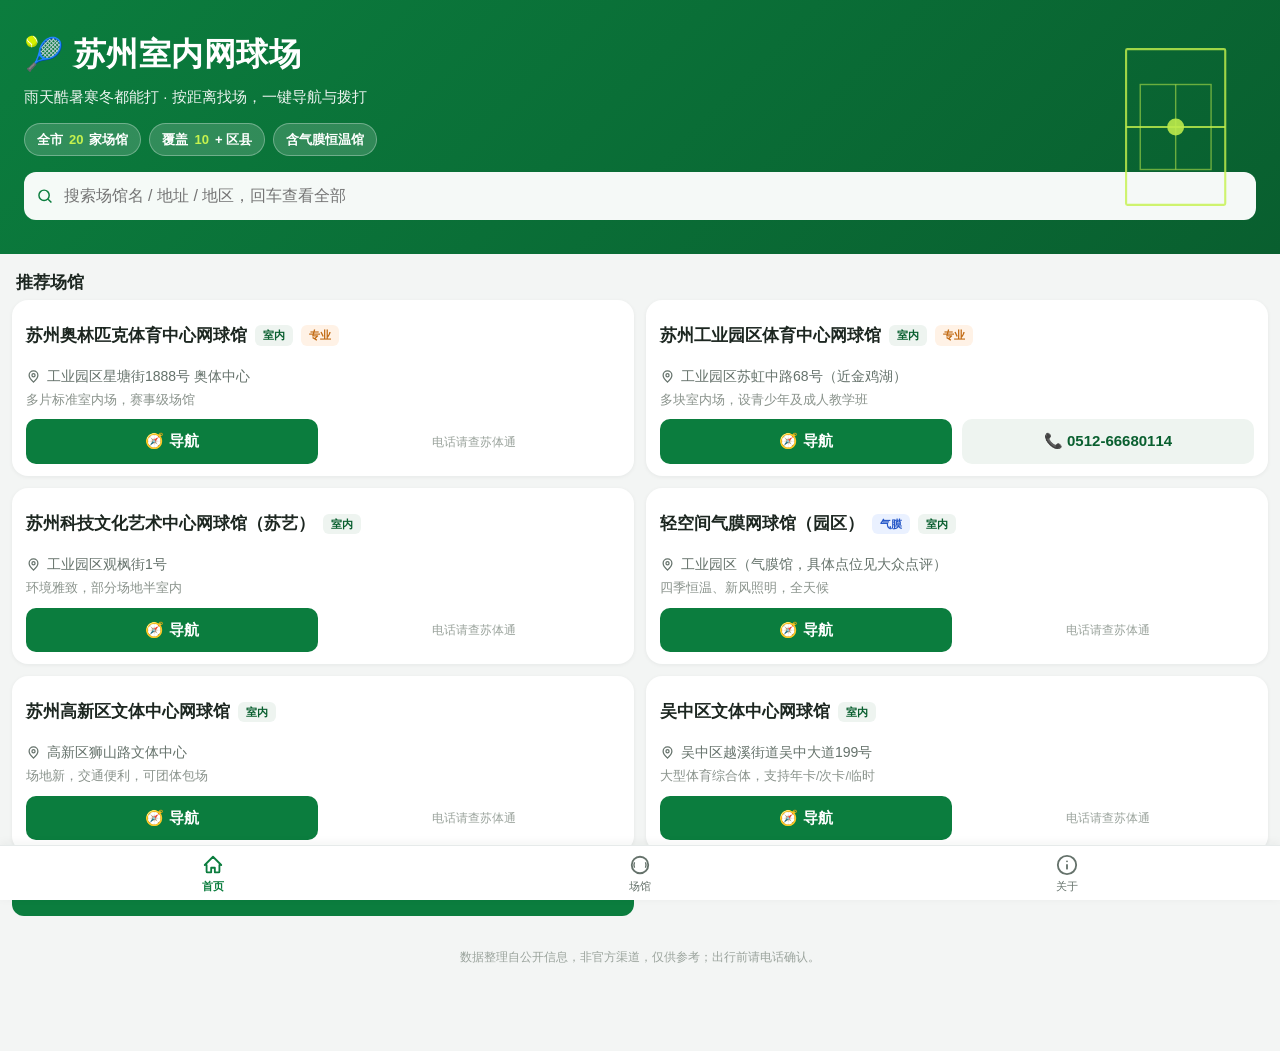
==== commit b38c7460: "产品重构：首页纯着陆页，筛选工具集中到场馆页 - 首页：hero+静默定位自动排序6家+搜索跳转场馆页+查看全部CTA   去掉冗余的离我最近/收藏按钮和地区chips - 场馆页：唯一的完整工具页（" ====
--- a/index.html
+++ b/index.html
@@ -11,7 +11,7 @@
 <meta name="keywords" content="苏州,室内网球场,网球馆,恒温网球馆,气膜网球馆,网球场预约" />
 <link rel="icon" href="data:image/svg+xml,%3Csvg xmlns='http://www.w3.org/2000/svg' viewBox='0 0 32 32'%3E%3Ccircle cx='16' cy='16' r='15' fill='%23c6f24e'/%3E%3Cpath d='M4 8a14 14 0 0 1 0 16M28 8a14 14 0 0 0 0 16' fill='none' stroke='%23095f2f' stroke-width='2'/%3E%3C/svg%3E" />
 <title>苏州室内网球场 · 速查</title>
-<link rel="stylesheet" href="styles.css?v=5" />
+<link rel="stylesheet" href="styles.css?v=6" />
 </head>
 <body>
 <div class="hero">
@@ -29,21 +29,15 @@
     <span class="stat">全市 <b id="heroCount">20</b> 家场馆</span>
     <span class="stat">覆盖 <b id="heroAreas">10</b>+ 区县</span>
     <span class="stat">含气膜恒温馆</span>
-  <div class="hero-tools">
-    <div class="search">
-      <svg width="18" height="18" viewBox="0 0 24 24" fill="none" stroke="#0b7d3e" stroke-width="2"><circle cx="11" cy="11" r="7"/><line x1="21" y1="21" x2="16.5" y2="16.5"/></svg>
-      <input id="q" type="search" placeholder="搜索场馆名 / 地址 / 地区" autocomplete="off" />
-    </div>
-    <div class="toolbar">
-      <button class="pill" id="near">📍 离我最近</button>
-      <button class="pill" id="favBtn">⭐ 收藏</button>
-    </div>
   </div>
+  <form class="hero-search" action="venues.html" method="get" autocomplete="off">
+    <svg width="18" height="18" viewBox="0 0 24 24" fill="none" stroke="#0b7d3e" stroke-width="2"><circle cx="11" cy="11" r="7"/><line x1="21" y1="21" x2="16.5" y2="16.5"/></svg>
+    <input name="q" type="search" placeholder="搜索场馆名 / 地址 / 地区，回车查看全部" />
+  </form>
 </div>
 
-<div class="home-section-title">附近推荐</div>
+<div class="home-section-title" id="sectionTitle">推荐场馆</div>
 <div class="list" id="list"></div>
-<button class="toTop" id="toTop" aria-label="返回顶部">↑</button>
 
 <footer>数据整理自公开信息，非官方渠道，仅供参考；出行前请电话确认。</footer>
 
@@ -53,14 +47,65 @@
   <a href="about.html"><svg class="tab-ic" viewBox="0 0 24 24"><circle cx="12" cy="12" r="10" fill="none" stroke="currentColor" stroke-width="2"/><line x1="12" y1="16" x2="12" y2="12" stroke="currentColor" stroke-width="2" stroke-linecap="round"/><circle cx="12" cy="8" r="1" fill="currentColor"/></svg>关于</a>
 </nav>
 
-<script src="data.js?v=5"></script>
+<script src="data.js?v=6"></script>
 <script>
-  document.getElementById("heroCount").textContent=VENUES.length;
-  document.getElementById("heroAreas").textContent=new Set(VENUES.map(v=>v.area)).size;
+document.getElementById("heroCount").textContent=VENUES.length;
+document.getElementById("heroAreas").textContent=new Set(VENUES.map(v=>v.area)).size;
+
+(function(){
+  const S=window.SZT, LIMIT=6;
+  const listEl=document.getElementById("list");
+  const titleEl=document.getElementById("sectionTitle");
+
+  function renderCards(items, total){
+    listEl.innerHTML=items.map(v=>{
+      const tags=v.tags.map(t=>`<span class="${S.tagClass(t)}">${t}</span>`).join("");
+      const call=v.phone
+        ?`<a class="btn call" href="tel:${v.phone}">📞 ${v.phone}</a>`
+        :`<span class="no-phone">电话请查苏体通</span>`;
+      const dist=v.dist!=null?`<div class="dist">🚗 约 ${S.distText(v.dist)}</div>`:"";
+      return `<div class="card">
+        <h2><a href="venue.html?id=${v.slug}">${v.name}</a> ${tags}</h2>
+        <div class="addr">
+          <svg width="15" height="15" viewBox="0 0 24 24" fill="none" stroke="#65726b" stroke-width="2"><path d="M12 21s-7-6.3-7-11a7 7 0 1 1 14 0c0 4.7-7 11-7 11z"/><circle cx="12" cy="10" r="2.5"/></svg>
+          <span>${v.addr}</span>
+        </div>
+        ${dist}
+        ${v.note?`<div class="note">${v.note}</div>`:""}
+        <div class="actions">
+          <a class="btn nav" href="${S.mapLink(v)}" target="_blank" rel="noopener">🧭 导航</a>
+          ${call}
+        </div>
+      </div>`;
+    }).join("");
+    if(total>LIMIT){
+      listEl.insertAdjacentHTML("beforeend",
+        `<a class="view-all" href="venues.html">查看全部 ${total} 家场馆 →</a>`);
+    }
+  }
+
+  // 静默定位：有权限就按距离排，没有就默认顺序，不弹窗不打扰
+  function show(pos){
+    let items=VENUES.map(v=>({...v, dist:pos?S.haversine(pos,v):null}));
+    if(pos){
+      items.sort((a,b)=>a.dist-b.dist);
+      titleEl.textContent="离你最近";
+    } else {
+      titleEl.textContent="推荐场馆";
+    }
+    renderCards(items.slice(0,LIMIT), items.length);
+  }
+
+  // 先渲染默认，再尝试静默定位更新
+  show(null);
+  if(navigator.geolocation){
+    navigator.geolocation.getCurrentPosition(
+      p=>show({lat:p.coords.latitude, lng:p.coords.longitude}),
+      ()=>{}, // 失败不提示
+      {enableHighAccuracy:false, timeout:5000}
+    );
+  }
+})();
 </script>
-<script src="app.js?v=5"></script>
 </body>
 </html>
-
-
-
--- a/styles.css
+++ b/styles.css
@@ -47,6 +47,8 @@
 .hero-tools .search{background:rgba(255,255,255,.96); border-radius:12px; padding:0 12px; min-height:48px; display:flex; align-items:center; gap:8px}
 .hero-tools .search input{border:0; outline:0; width:100%; font-size:16px; background:transparent; color:#111; min-height:46px}
 .hero-tools .toolbar{display:flex; gap:8px; margin-top:10px}
+.hero-search{display:flex; align-items:center; gap:8px; background:rgba(255,255,255,.96); border-radius:12px; padding:0 12px; min-height:48px; margin-top:16px}
+.hero-search input{border:0; outline:0; width:100%; font-size:16px; background:transparent; color:#111; min-height:46px}
 .hero-court{display:none}
 @media(min-width:768px){
   .hero{padding:30px 24px 34px}
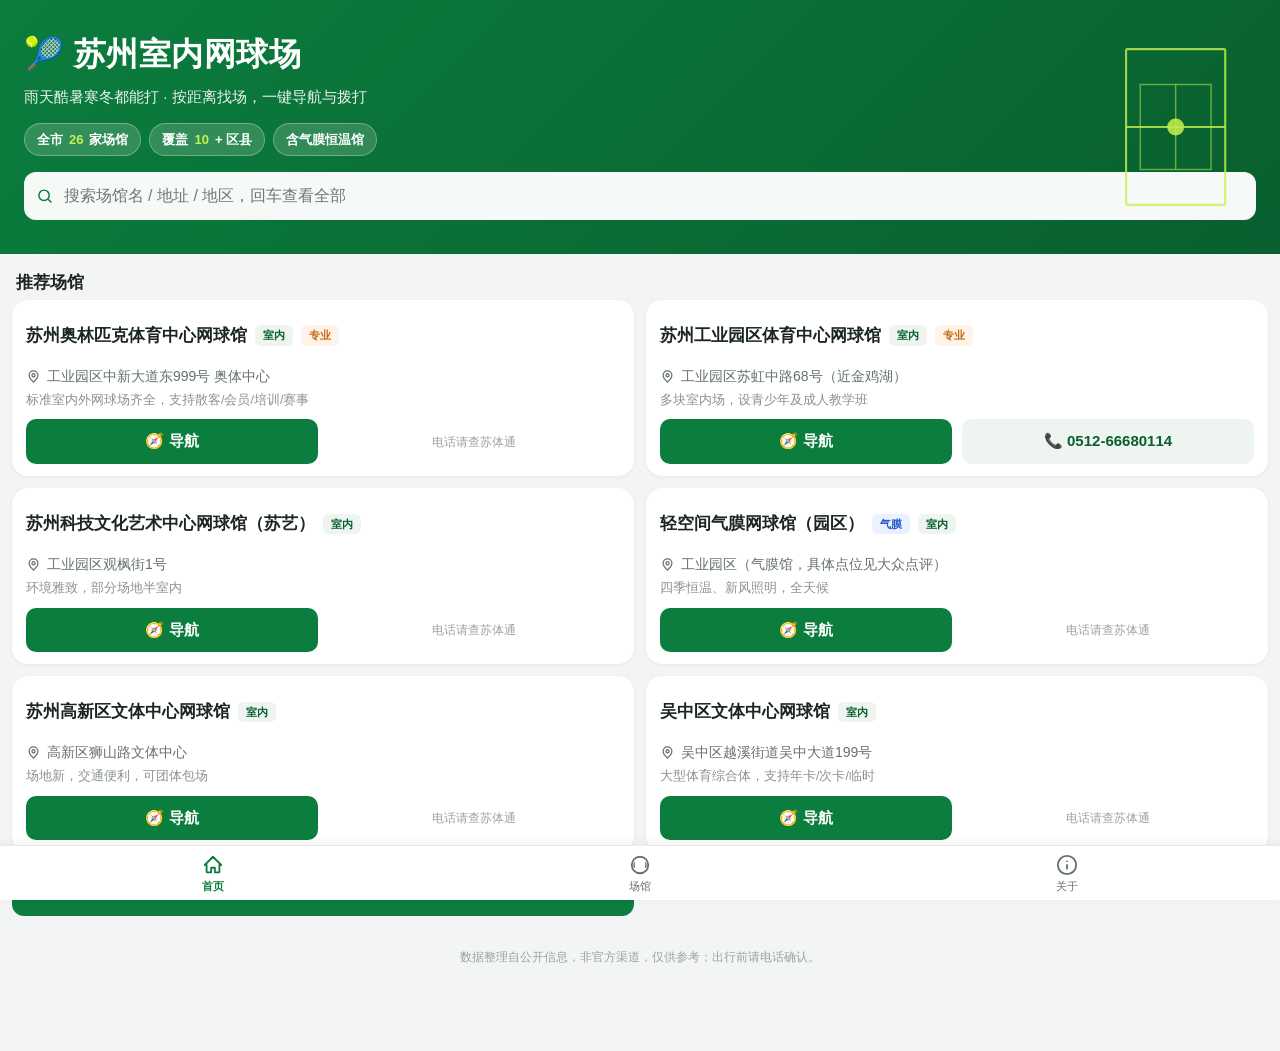
==== commit 5e07f228: "新增6家场馆至26家：半岛国际网球中心、独墅湖体育中心、元和塘Y3 PARK、吴中体育中心、光大网球馆、竹辉饭店；更新奥体/苏州湾地址与电话 新增： - 新建元国际网球中心（阳澄湖半岛）：11片国际赛" ====
--- a/index.html
+++ b/index.html
@@ -11,7 +11,7 @@
 <meta name="keywords" content="苏州,室内网球场,网球馆,恒温网球馆,气膜网球馆,网球场预约" />
 <link rel="icon" href="data:image/svg+xml,%3Csvg xmlns='http://www.w3.org/2000/svg' viewBox='0 0 32 32'%3E%3Ccircle cx='16' cy='16' r='15' fill='%23c6f24e'/%3E%3Cpath d='M4 8a14 14 0 0 1 0 16M28 8a14 14 0 0 0 0 16' fill='none' stroke='%23095f2f' stroke-width='2'/%3E%3C/svg%3E" />
 <title>苏州室内网球场 · 速查</title>
-<link rel="stylesheet" href="styles.css?v=6" />
+<link rel="stylesheet" href="styles.css?v=7" />
 </head>
 <body>
 <div class="hero">
@@ -47,7 +47,7 @@
   <a href="about.html"><svg class="tab-ic" viewBox="0 0 24 24"><circle cx="12" cy="12" r="10" fill="none" stroke="currentColor" stroke-width="2"/><line x1="12" y1="16" x2="12" y2="12" stroke="currentColor" stroke-width="2" stroke-linecap="round"/><circle cx="12" cy="8" r="1" fill="currentColor"/></svg>关于</a>
 </nav>
 
-<script src="data.js?v=6"></script>
+<script src="data.js?v=7"></script>
 <script>
 document.getElementById("heroCount").textContent=VENUES.length;
 document.getElementById("heroAreas").textContent=new Set(VENUES.map(v=>v.area)).size;
@@ -109,3 +109,4 @@
 </script>
 </body>
 </html>
+
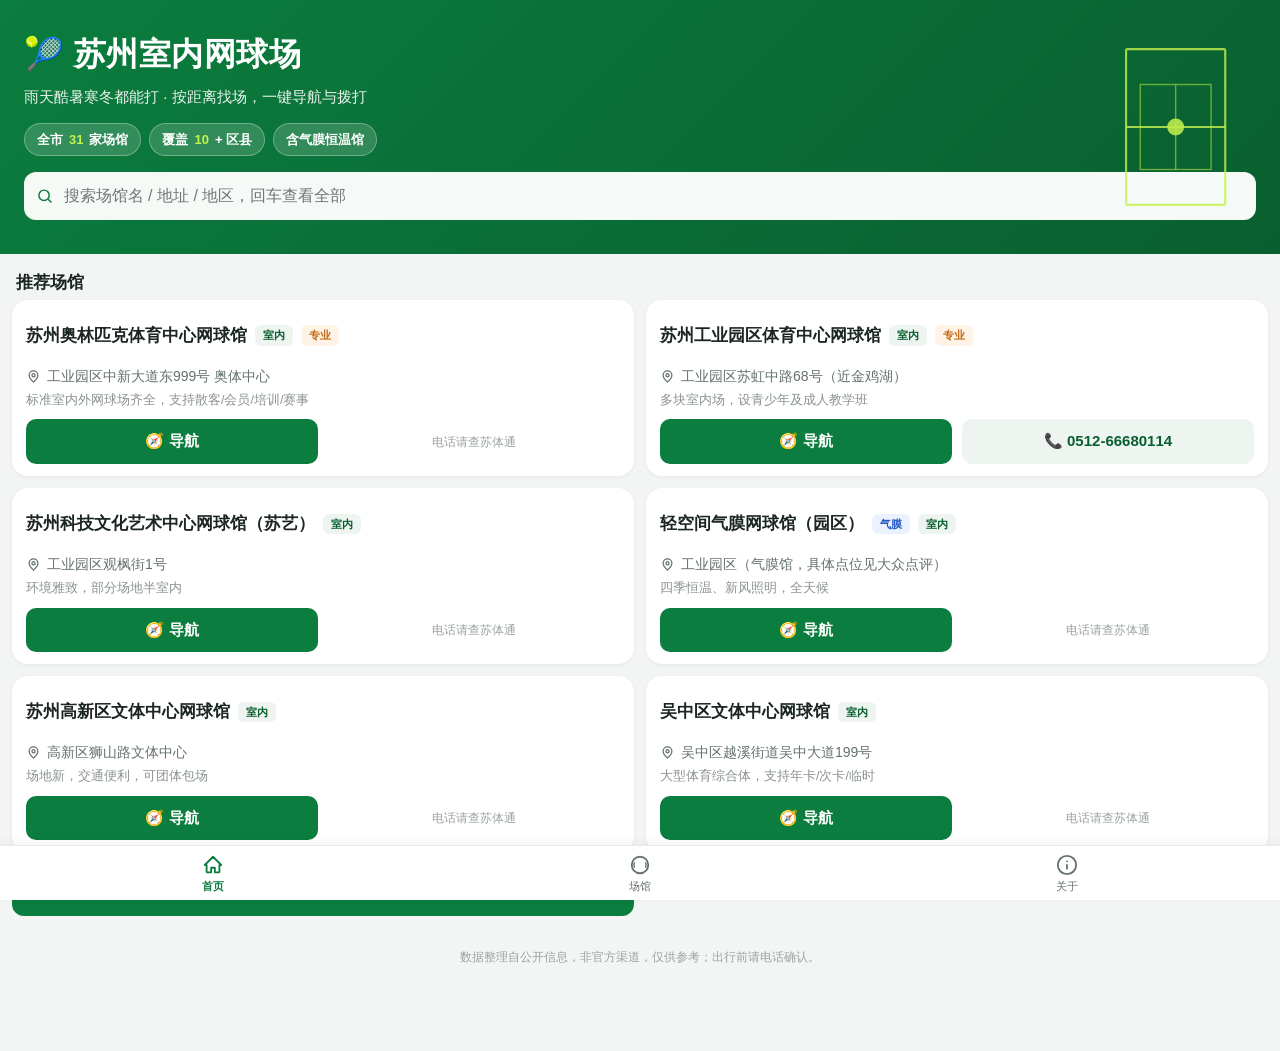
==== commit 573ea843: "场馆扩充至31家：新增恒泽荣耀、博跃、领先、HGA、欧翼等俱乐部 新增5家（均有公开地址/电话来源）： - 恒泽荣耀网球俱乐部：园区北榭雨街135号，澳网风格室内精品馆，13471558617 - 博" ====
--- a/index.html
+++ b/index.html
@@ -11,7 +11,7 @@
 <meta name="keywords" content="苏州,室内网球场,网球馆,恒温网球馆,气膜网球馆,网球场预约" />
 <link rel="icon" href="data:image/svg+xml,%3Csvg xmlns='http://www.w3.org/2000/svg' viewBox='0 0 32 32'%3E%3Ccircle cx='16' cy='16' r='15' fill='%23c6f24e'/%3E%3Cpath d='M4 8a14 14 0 0 1 0 16M28 8a14 14 0 0 0 0 16' fill='none' stroke='%23095f2f' stroke-width='2'/%3E%3C/svg%3E" />
 <title>苏州室内网球场 · 速查</title>
-<link rel="stylesheet" href="styles.css?v=7" />
+<link rel="stylesheet" href="styles.css?v=8" />
 </head>
 <body>
 <div class="hero">
@@ -47,7 +47,7 @@
   <a href="about.html"><svg class="tab-ic" viewBox="0 0 24 24"><circle cx="12" cy="12" r="10" fill="none" stroke="currentColor" stroke-width="2"/><line x1="12" y1="16" x2="12" y2="12" stroke="currentColor" stroke-width="2" stroke-linecap="round"/><circle cx="12" cy="8" r="1" fill="currentColor"/></svg>关于</a>
 </nav>
 
-<script src="data.js?v=7"></script>
+<script src="data.js?v=8"></script>
 <script>
 document.getElementById("heroCount").textContent=VENUES.length;
 document.getElementById("heroAreas").textContent=new Set(VENUES.map(v=>v.area)).size;
@@ -110,3 +110,4 @@
 </body>
 </html>
 
+
